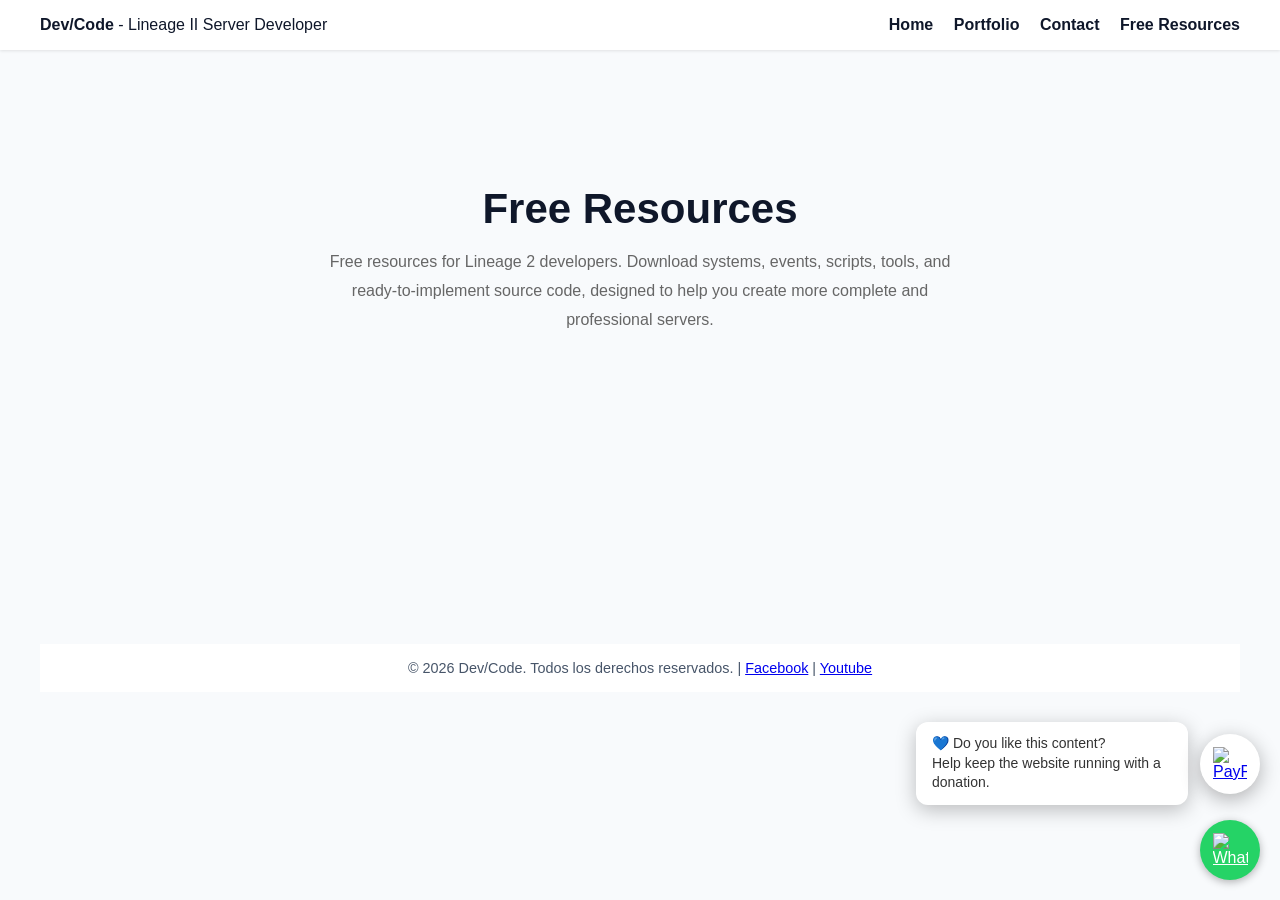
==== free.html @ 1d547db7 "modificacion en free hmtl" ====
<!doctype html>
<html lang="es">
  <head>
    <meta charset="UTF-8" />
    <meta name="viewport" content="width=device-width, initial-scale=1.0" />
    <title>Dev/Code - Free Resources    </title>
    <link rel="stylesheet" href="style.css" />
    <link rel="icon" href="favicon/software.ico" />
  </head>
  <body>
    <header>
      <div class="container">
        <div>
          <strong>Dev/Code</strong> - Lineage II Server Developer
        </div>
        <nav>
          <a href="index.html">Home</a>
          <a href="index.html#portfolio">Portfolio</a>
          <a href="index.html#contacto">Contact</a>
          <a href="free.html">Free Resources</a>
        </nav>
      </div>
    </header>

    <section id="portfolio" class="portfolio">
      <div class="section-title">
        <h2>Free Resources</h2>
        <p>
          Free resources for Lineage 2 developers. Download systems, events,
          scripts, tools, and ready-to-implement source code, designed to help
          you create more complete and professional servers.
        </p>
      </div>



    <section id="contacto" class="contact">
    </section>

    <footer>
      © 2026 Dev/Code. Todos los derechos reservados. |
      <a
        href="https://www.facebook.com/profile.php?id=61591388618175"
        target="_blank"
        >Facebook</a
      >
      |
      <a href="https://www.youtube.com/@DevCode-ar" target="_blank">Youtube</a>
    </footer>

    <!-- Botón flotante de PayPal -->
<div class="paypal-container">
    <div class="paypal-message">
        💙 Do you like this content?<br>
Help keep the website running with a donation.
    </div>

    <a href="https://paypal.me/WalterGuevara118"
       class="paypal-float"
       target="_blank"
       aria-label="Donar con PayPal">
    <img
        src="https://upload.wikimedia.org/wikipedia/commons/b/b5/PayPal.svg"
        alt="PayPal"
    />
</a>
    <!-- Botón flotante de WhatsApp -->
    <a
      href="https://wa.me/541165783450"
      class="whatsapp-float"
      target="_blank"
      aria-label="Chat en WhatsApp"
    >
      <img
        src="https://upload.wikimedia.org/wikipedia/commons/6/6b/WhatsApp.svg"
        alt="WhatsApp"
      />
    </a>
    <script src="scripts.js"></script>
  </body>
</html>
---- style.css ----
body {
        font-family: Arial, sans-serif;
        margin: 0;
        background: #f8fafc;
        color: #0f172a;
      }
      header {
        background: #fff;
        box-shadow: 0 1px 3px rgba(0, 0, 0, 0.1);
        position: sticky;
        top: 0;
        z-index: 100;
      }
      header .container {
        max-width: 1200px;
        margin: 0 auto;
        display: flex;
        justify-content: space-between;
        align-items: center;
        padding: 1rem;
      }
      nav a {
        margin-left: 1rem;
        text-decoration: none;
        color: #0f172a;
        font-weight: bold;
      }
      nav a:hover {
        color: #4f46e5;
      }
      .hero {
        max-width: 1200px;
        margin: auto;
        display: grid;
        grid-template-columns: 1fr 1fr;
        gap: 2rem;
        padding: 4rem 1rem;
      }
      .hero h2 {
        font-size: 2rem;
        font-weight: 800;
      }
      .hero span {
        color: #4f46e5;
      }
      .hero p {
        margin-top: 1rem;
        color: #475569;
      }
      .button {
        display: inline-block;
        padding: 0.75rem 1.5rem;
        border-radius: 8px;
        text-decoration: none;
      }
      .button.primary {
        background: #4f46e5;
        color: #fff;
      }
      .button.secondary {
        border: 1px solid #ccc;
        color: #0f172a;
      }
      .grid {
        display: grid;
        gap: 1.5rem;
      }
      .services,
      .portfolio,
      .pricing,
      .contact {
        max-width: 1200px;
        margin: 0 auto;
        padding: 3rem 1rem;
      }
      h3 {
        font-size: 1.5rem;
        font-weight: 700;
      }
      .card {
        background: #fff;
        border-radius: 10px;
        box-shadow: 0 2px 4px rgba(0, 0, 0, 0.1);
        padding: 1.5rem;
      }
      .card ul {
        margin-top: 1rem;
        color: #475569;
      }
      .portfolio-item {
        background: #f1f5f9;
        border-radius: 10px;
        padding: 1rem;
        border: 1px solid #e2e8f0;
      }
      .tags span {
        background: #fff;
        border: 1px solid #ccc;
        padding: 2px 6px;
        border-radius: 5px;
        margin-right: 5px;
        font-size: 12px;
      }
      .pricing-card {
        background: #fff;
        border-radius: 10px;
        padding: 1.5rem;
        box-shadow: 0 2px 4px rgba(0, 0, 0, 0.1);
        text-align: center;
      }
      .pricing-card h4 {
        margin-top: 0.5rem;
      }
      form input,
      form textarea {
        width: 100%;
        padding: 0.75rem;
        border: 1px solid #ccc;
        border-radius: 8px;
        margin-top: 0.5rem;
      }
      footer {
        background: #fff;
        text-align: center;
        padding: 1rem;
        font-size: 0.9rem;
        color: #475569;
      }
      @media (max-width: 768px) {
        .hero {
          grid-template-columns: 1fr;
        }
        nav {
          display: none;
        }
      }

      /* --- BOTÓN WHATSAPP FLOTANTE --- */
      .whatsapp-float {
        position: fixed;
        bottom: 20px;
        right: 20px;
        background-color: #25d366;
        color: white;
        border-radius: 50%;
        width: 60px;
        height: 60px;
        display: flex;
        justify-content: center;
        align-items: center;
        box-shadow: 0 2px 8px rgba(0, 0, 0, 0.3);
        z-index: 999;
        transition: transform 0.3s ease;
      }
      .whatsapp-float:hover {
        transform: scale(1.1);
      }
      .whatsapp-float img {
        width: 35px;
        height: 35px;
      }



/*======================================
              CONTACTO
======================================*/

.contact{
    padding:120px 20px;
}

.contact-wrapper{
    max-width:700px;
    margin:0 auto;
    text-align:center;
}

.contact-subtitle{
    display:block;
    margin-bottom:15px;
    font-size:13px;
    letter-spacing:4px;
    text-transform:uppercase;
    color:#888;
    font-weight:600;
}

.contact h2{
    font-size:48px;
    margin-bottom:20px;
    color:#111;
}

.contact p{
    max-width:620px;
    margin:0 auto 50px;
    color:#666;
    line-height:1.8;
    font-size:18px;
}

.email-card{
    background:#fff;
    border:1px solid #e5e5e5;
    border-radius:16px;
    padding:30px;
    margin-bottom:35px;
}

.email-label{
    display:block;
    font-size:13px;
    text-transform:uppercase;
    letter-spacing:2px;
    color:#888;
    margin-bottom:10px;
}

.email-address{
    display:block;
    font-size:24px;
    font-weight:700;
    color:#111;
    text-decoration:none;
    margin-bottom:20px;
}

.email-address:hover{
    text-decoration:underline;
}

.copy-btn{
    border:none;
    background:#111;
    color:#fff;
    padding:12px 24px;
    border-radius:10px;
    cursor:pointer;
    font-weight:600;
    transition:.25s;
}

.copy-btn:hover{
    opacity:.85;
}

.social-links{
    display:flex;
    justify-content:center;
    gap:15px;
    flex-wrap:wrap;
}

.social-links a{
    text-decoration:none;
    color:#111;
    border:1px solid #ddd;
    border-radius:10px;
    padding:14px 24px;
    font-weight:600;
    transition:.25s;
}

.social-links a:hover{
    background:#111;
    color:#fff;
    border-color:#111;
}

@media(max-width:768px){

    .contact{
        padding:80px 20px;
    }

    .contact h2{
        font-size:36px;
    }

    .contact p{
        font-size:16px;
    }

    .email-address{
        font-size:18px;
        word-break:break-all;
    }

    .social-links{
        flex-direction:column;
    }

    .social-links a{
        width:100%;
    }

}

/*=========================
        SERVICIOS
==========================*/

.services{

    padding:120px 0;

}

.section-title{

    text-align:center;
    margin-bottom:70px;

}

.section-title span{

    text-transform:uppercase;
    letter-spacing:4px;
    color:#777;
    font-size:13px;

}

.section-title h2{

    margin:15px 0;
    font-size:42px;

}

.section-title p{

    max-width:650px;
    margin:auto;
    color:#666;
    line-height:1.8;

}

.services-grid{

    display:grid;
    grid-template-columns:repeat(auto-fit,minmax(340px,1fr));
    gap:35px;

}

.service-card{

    background:#fff;
    border-radius:18px;
    overflow:hidden;
    border:1px solid #e8e8e8;
    transition:.35s;

}

.service-card:hover{

    transform:translateY(-10px);
    box-shadow:0 20px 40px rgba(0,0,0,.08);

}

.service-card img{

    width:100%;
    height:220px;
    object-fit:cover;

}

.service-content{

    padding:30px;

}

.service-content h3{

    margin-bottom:15px;

}

.service-content p{

    color:#666;
    line-height:1.7;
    margin-bottom:20px;

}

.service-content ul{

    margin:0;
    padding-left:18px;
    color:#444;

}

.service-content li{

    margin-bottom:10px;

}

/*=============================
        PORTFOLIO
==============================*/

.portfolio{

    padding:120px 0;

}

.gallery{

    display:grid;
    grid-template-columns:repeat(auto-fit,minmax(320px,1fr));
    gap:25px;

}

.gallery a{

    position:relative;
    overflow:hidden;
    border-radius:18px;
    display:block;
    text-decoration:none;
    background:#000;

    border:1px solid #e8e8e8;

}

.gallery img{

    width:100%;
    height:250px;

    object-fit:cover;

    transition:.45s;

    display:block;

}

.gallery a:hover img{

    transform:scale(1.08);

}

.overlay{

    position:absolute;

    left:0;
    right:0;
    bottom:0;

    padding:25px;

    background:linear-gradient(transparent,rgba(0,0,0,.85));

    color:white;

}

.overlay h3{

    margin:0;
    font-size:22px;
    font-weight:600;

}

.gallery a::after{

    content:"🔍 Ver video";

    position:absolute;

    top:15px;
    right:15px;

    background:rgba(255,255,255,.95);

    color:#111;

    padding:8px 14px;

    border-radius:50px;

    font-size:13px;
    font-weight:600;

    opacity:0;

    transition:.3s;

}

.gallery a:hover::after{

    opacity:1;

}

@media(max-width:768px){

    .gallery{

        grid-template-columns:1fr;

    }

}

.resource-grid{
    display:flex;
    flex-direction:column;
    gap:60px;
}

.resource-card{
    width:100%;
    background:#181818;
    border-radius:12px;
    overflow:hidden;
    padding:25px;
}

.resource-card iframe{
    width:100%;
    aspect-ratio:16/9;
    border:none;
    border-radius:10px;
}

.resource-card h3{
    margin-top:20px;
    font-size:28px;
}

.resource-card p{
    margin:15px 0 25px;
}

.btn-download{
    display:inline-block;
    padding:14px 35px;
    background:#ff9800;
    color:#fff;
    text-decoration:none;
    border-radius:8px;
    font-weight:bold;
}

/* ==========================
   Botón flotante PayPal
========================== */

.paypal-container{
    position:fixed;
    right:20px;
    bottom:95px;
    display:flex;
    align-items:center;
    gap:12px;
    z-index:9999;
}

.paypal-message{
    background:#fff;
    color:#333;
    padding:12px 16px;
    border-radius:12px;
    box-shadow:0 5px 20px rgba(0,0,0,.25);
    font-size:14px;
    line-height:1.4;
    max-width:240px;
    animation:paypalFloat 2s ease-in-out infinite;
}

.paypal-message::after{
    content:"";
    position:absolute;
}

.paypal-float{
    width:60px;
    height:60px;
    border-radius:50%;
    background:#ffffff;
    display:flex;
    justify-content:center;
    align-items:center;
    box-shadow:0 5px 20px rgba(0,0,0,.3);
    transition:.3s;
}

.paypal-float:hover{
    transform:scale(1.1);
}

.paypal-float img{
    width:34px;
}

@keyframes paypalFloat{
    0%,100%{
        transform:translateY(0);
    }
    50%{
        transform:translateY(-5px);
    }
}

@media(max-width:768px){
    .paypal-message{
        display:none;
    }
}
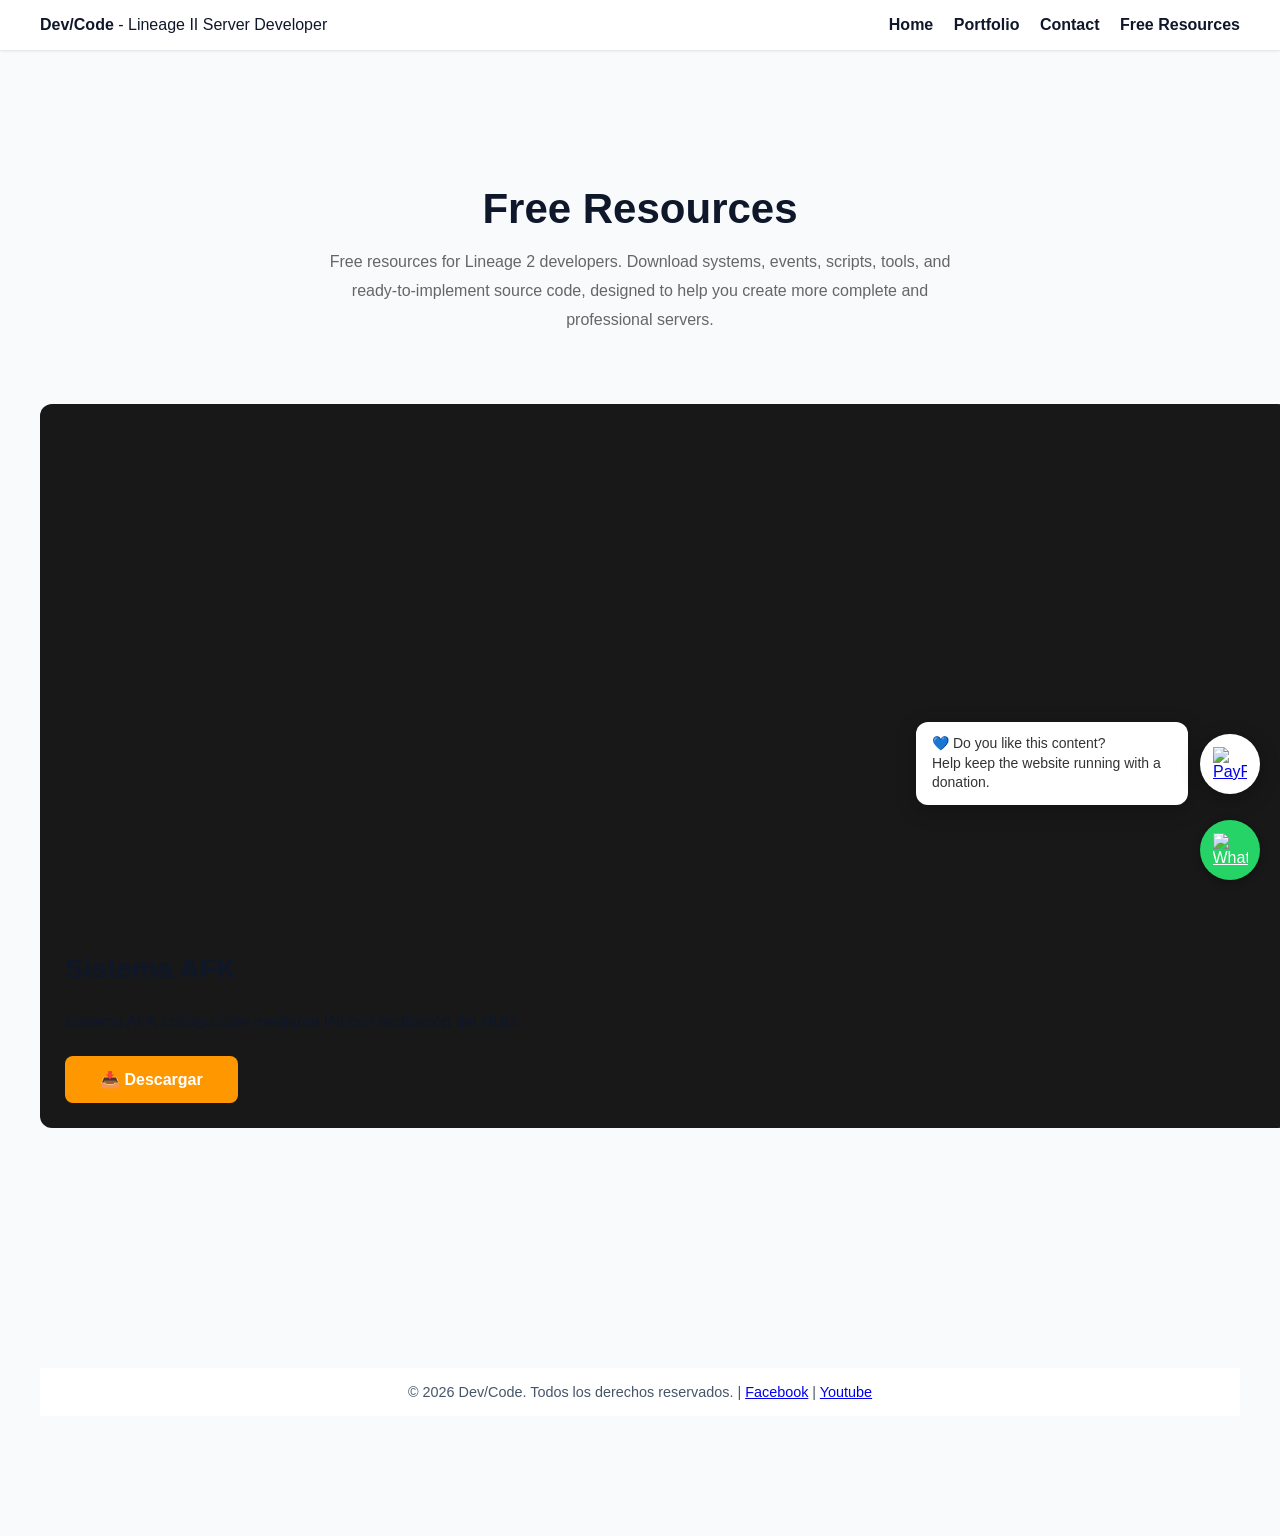
==== commit e6590752: "Se agrego items free" ====
--- a/free.html
+++ b/free.html
@@ -32,7 +32,35 @@
         </p>
       </div>
 
+    <section id="recursos" class="resources">
 
+    <div class="resource-grid">
+
+<div class="resource-card">
+    <iframe
+        width="100%"
+        height="500"
+        src="https://www.youtube.com/embed/yGOYDgCd_Uw"
+        title="Sistema AFK"
+        frameborder="0"
+        allow="accelerometer; autoplay; clipboard-write; encrypted-media; gyroscope; picture-in-picture; web-share"
+        referrerpolicy="strict-origin-when-cross-origin"
+        allowfullscreen>
+    </iframe>
+
+    <h3>Sistema AFK</h3>
+
+    <p>
+        Sistema AFK configurable mediante INI con ocultación del HUD.
+    </p>
+
+    <a href="https://www.mediafire.com/file/d6byad1o9qippml/New_Interface_Interlude.rar/file" target="_blank" class="btn-download">
+        📥 Descargar
+    </a>
+</div>
+
+</div>
+</section>
 
     <section id="contacto" class="contact">
     </section>
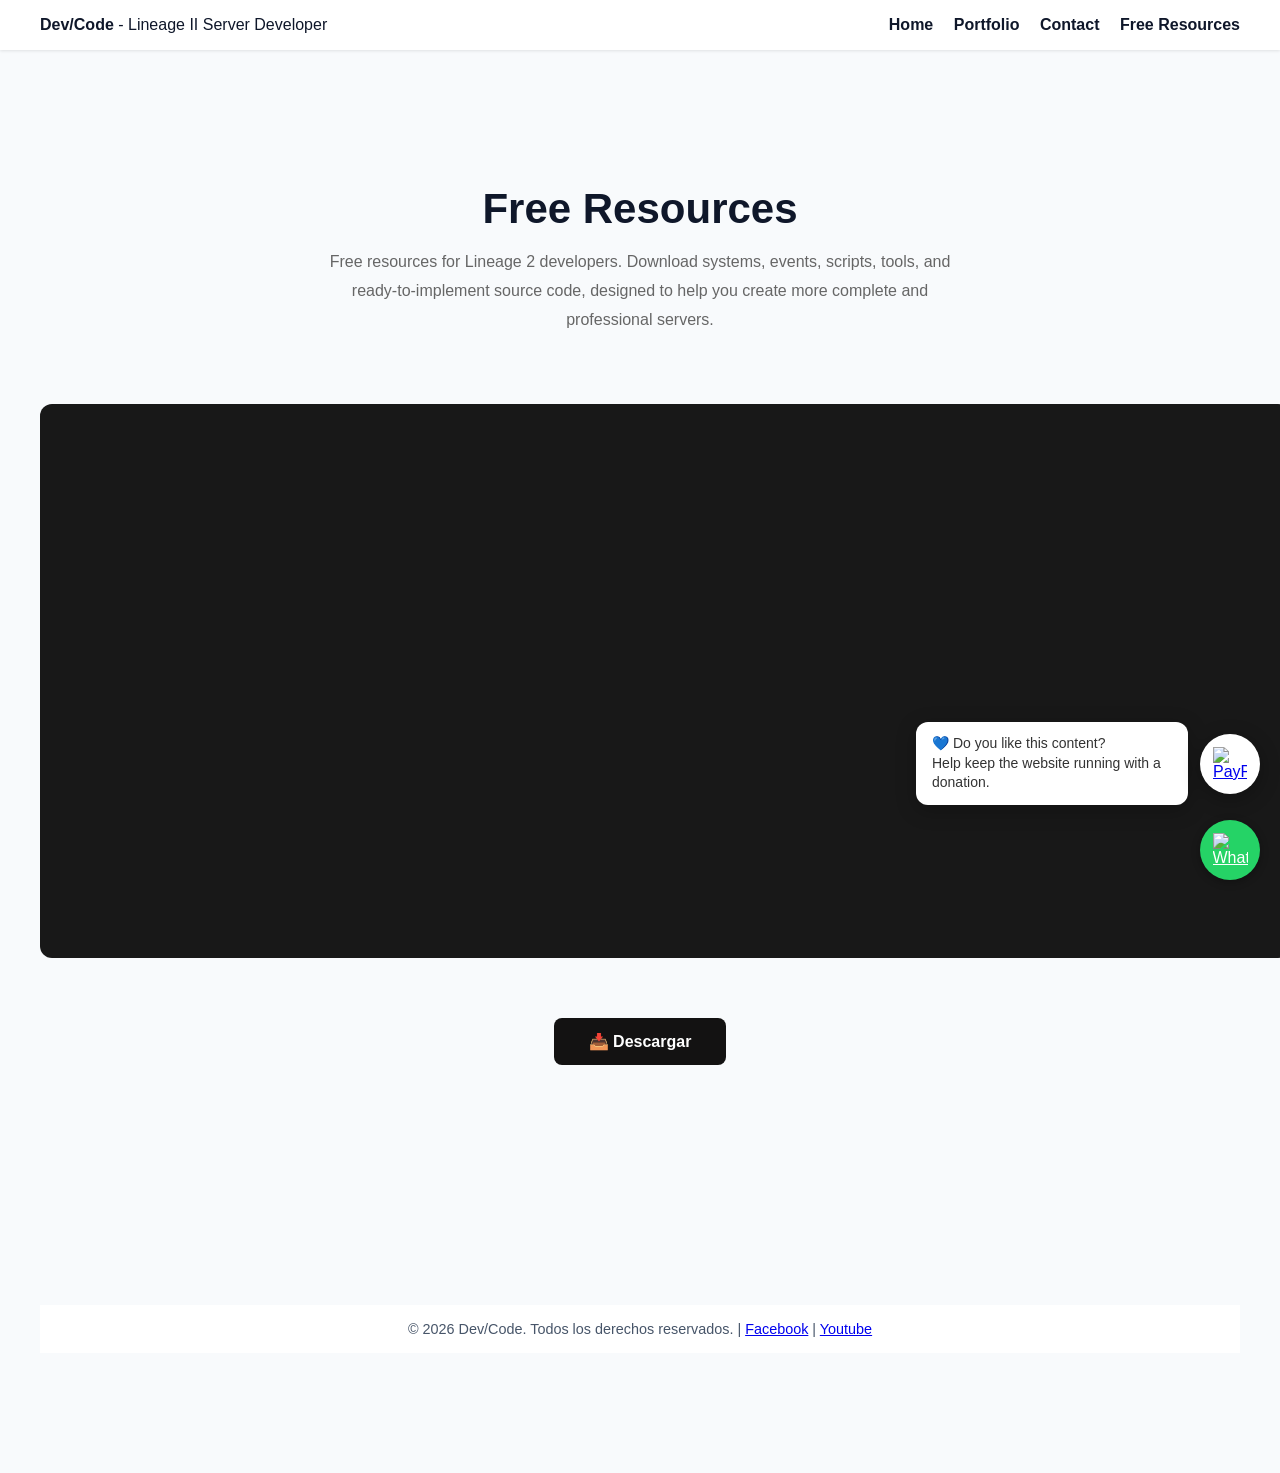
==== commit 1fb07421: "editamos la seccion free" ====
--- a/free.html
+++ b/free.html
@@ -48,17 +48,11 @@
         allowfullscreen>
     </iframe>
 
-    <h3>Sistema AFK</h3>
+</div>
 
-    <p>
-        Sistema AFK configurable mediante INI con ocultación del HUD.
-    </p>
-
-    <a href="https://www.mediafire.com/file/d6byad1o9qippml/New_Interface_Interlude.rar/file" target="_blank" class="btn-download">
+   <center><a href="https://www.mediafire.com/file/d6byad1o9qippml/New_Interface_Interlude.rar/file" target="_blank" class="btn-download">
         📥 Descargar
     </a>
-</div>
-
 </div>
 </section>
 
--- a/style.css
+++ b/style.css
@@ -554,9 +554,10 @@
 
 .btn-download{
     display:inline-block;
+    contentalign:center;
     padding:14px 35px;
-    background:#ff9800;
-    color:#fff;
+    background:#131212;
+    color:#ffffff;
     text-decoration:none;
     border-radius:8px;
     font-weight:bold;
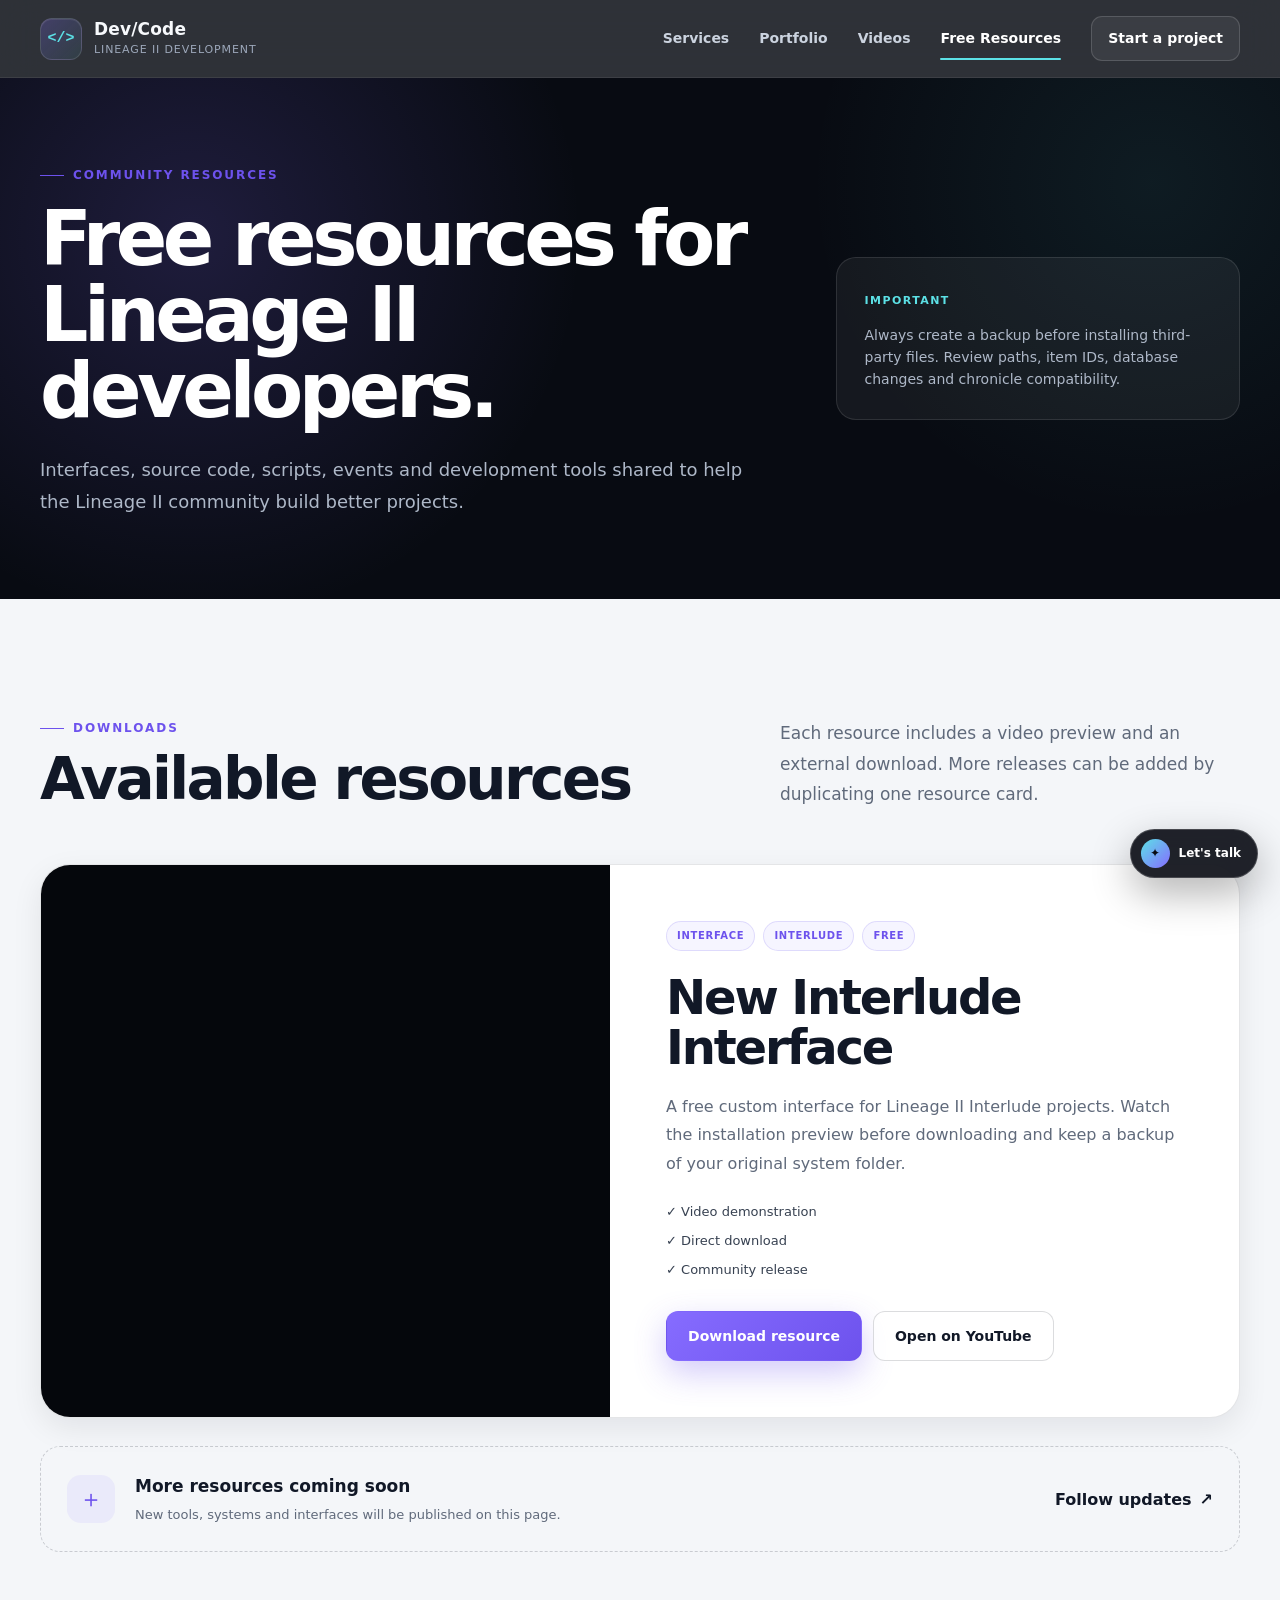
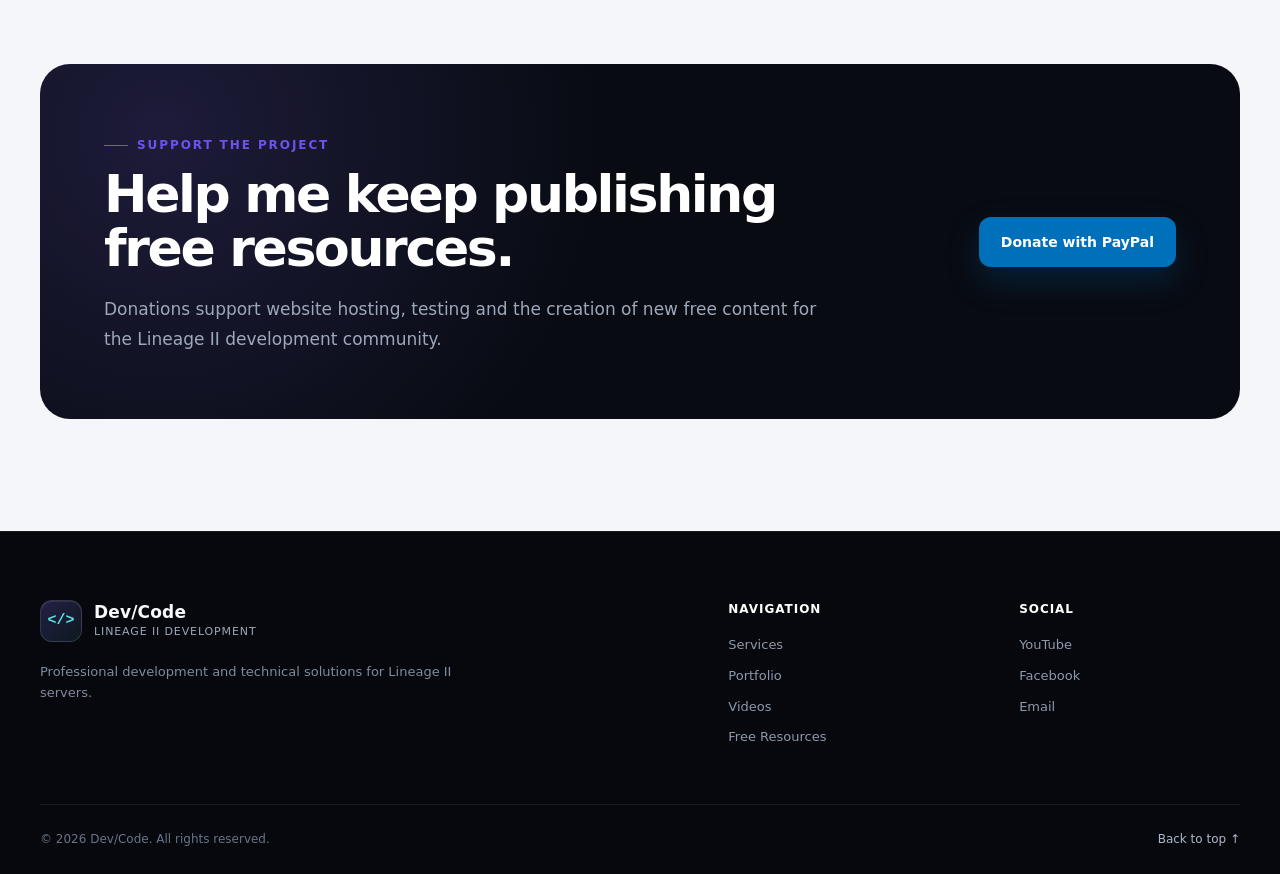
==== commit a978d03b: "Modificamos todo la web mejor apariencia" ====
--- a/free.html
+++ b/free.html
@@ -1,103 +1,258 @@
 <!doctype html>
-<html lang="es">
+<html lang="en">
   <head>
     <meta charset="UTF-8" />
     <meta name="viewport" content="width=device-width, initial-scale=1.0" />
-    <title>Dev/Code - Free Resources    </title>
+    <meta
+      name="description"
+      content="Free Lineage II resources, interfaces, scripts and tools shared by Dev/Code."
+    />
+    <meta name="theme-color" content="#080b12" />
+
+    <title>Free Resources — Dev/Code</title>
+
+    <link rel="icon" href="favicon/software.ico" />
     <link rel="stylesheet" href="style.css" />
-    <link rel="icon" href="favicon/software.ico" />
+    <script src="scripts.js" defer></script>
   </head>
   <body>
-    <header>
-      <div class="container">
-        <div>
-          <strong>Dev/Code</strong> - Lineage II Server Developer
-        </div>
-        <nav>
-          <a href="index.html">Home</a>
+    <a class="skip-link" href="#main-content">Skip to content</a>
+
+    <header class="site-header" id="top">
+      <div class="container header-inner">
+        <a class="brand" href="index.html" aria-label="Dev Code home">
+          <span class="brand-mark" aria-hidden="true">&lt;/&gt;</span>
+          <span class="brand-copy">
+            <strong>Dev/Code</strong>
+            <small>Lineage II Development</small>
+          </span>
+        </a>
+
+        <button
+          class="nav-toggle"
+          type="button"
+          aria-label="Open navigation"
+          aria-expanded="false"
+          aria-controls="main-navigation"
+        >
+          <span></span>
+          <span></span>
+          <span></span>
+        </button>
+
+        <nav class="main-nav" id="main-navigation" aria-label="Main navigation">
+          <a href="index.html#services">Services</a>
           <a href="index.html#portfolio">Portfolio</a>
-          <a href="index.html#contacto">Contact</a>
-          <a href="free.html">Free Resources</a>
+          <a href="index.html#videos">Videos</a>
+          <a class="is-active" href="free.html">Free Resources</a>
+          <a class="nav-cta" href="index.html#contact">Start a project</a>
         </nav>
       </div>
     </header>
 
-    <section id="portfolio" class="portfolio">
-      <div class="section-title">
-        <h2>Free Resources</h2>
-        <p>
-          Free resources for Lineage 2 developers. Download systems, events,
-          scripts, tools, and ready-to-implement source code, designed to help
-          you create more complete and professional servers.
-        </p>
+    <main id="main-content">
+      <section class="resource-hero section-shell">
+        <div class="container resource-hero-grid">
+          <div class="reveal">
+            <span class="section-kicker">Community resources</span>
+            <h1>Free resources for Lineage II developers.</h1>
+            <p>
+              Interfaces, source code, scripts, events and development tools
+              shared to help the Lineage II community build better projects.
+            </p>
+          </div>
+
+          <div class="resource-hero-card reveal">
+            <span>Important</span>
+            <p>
+              Always create a backup before installing third-party files. Review
+              paths, item IDs, database changes and chronicle compatibility.
+            </p>
+          </div>
+        </div>
+      </section>
+
+      <section class="section resource-section">
+        <div class="container">
+          <div class="section-heading reveal">
+            <div>
+              <span class="section-kicker">Downloads</span>
+              <h2>Available resources</h2>
+            </div>
+            <p>
+              Each resource includes a video preview and an external download.
+              More releases can be added by duplicating one resource card.
+            </p>
+          </div>
+
+          <div class="resource-list">
+            <article class="resource-item reveal">
+              <div class="resource-video">
+                <iframe
+                  src="https://www.youtube.com/embed/yGOYDgCd_Uw"
+                  title="Free Lineage II Interlude Interface"
+                  loading="lazy"
+                  referrerpolicy="strict-origin-when-cross-origin"
+                  allow="
+                    accelerometer;
+                    autoplay;
+                    clipboard-write;
+                    encrypted-media;
+                    gyroscope;
+                    picture-in-picture;
+                    web-share;
+                  "
+                  allowfullscreen
+                >
+                </iframe>
+              </div>
+
+              <div class="resource-details">
+                <div class="resource-meta">
+                  <span>Interface</span>
+                  <span>Interlude</span>
+                  <span>Free</span>
+                </div>
+
+                <h2>New Interlude Interface</h2>
+                <p>
+                  A free custom interface for Lineage II Interlude projects.
+                  Watch the installation preview before downloading and keep a
+                  backup of your original system folder.
+                </p>
+
+                <div class="resource-features">
+                  <span>✓ Video demonstration</span>
+                  <span>✓ Direct download</span>
+                  <span>✓ Community release</span>
+                </div>
+
+                <div class="resource-actions">
+                  <a
+                    class="button button-primary"
+                    href="https://www.mediafire.com/file/d6byad1o9qippml/New_Interface_Interlude.rar/file"
+                    target="_blank"
+                    rel="noopener noreferrer"
+                  >
+                    Download resource
+                  </a>
+                  <a
+                    class="button button-secondary"
+                    href="https://www.youtube.com/watch?v=yGOYDgCd_Uw"
+                    target="_blank"
+                    rel="noopener noreferrer"
+                  >
+                    Open on YouTube
+                  </a>
+                </div>
+              </div>
+            </article>
+          </div>
+
+          <div class="empty-resource reveal">
+            <span class="empty-resource-icon" aria-hidden="true">＋</span>
+            <div>
+              <h3>More resources coming soon</h3>
+              <p>
+                New tools, systems and interfaces will be published on this
+                page.
+              </p>
+            </div>
+            <a
+              class="text-link"
+              href="https://www.youtube.com/@DevCode-ar"
+              target="_blank"
+              rel="noopener noreferrer"
+            >
+              Follow updates <span>↗</span>
+            </a>
+          </div>
+        </div>
+      </section>
+
+      <section class="section donation-section">
+        <div class="container donation-panel reveal">
+          <div>
+            <span class="section-kicker">Support the project</span>
+            <h2>Help me keep publishing free resources.</h2>
+            <p>
+              Donations support website hosting, testing and the creation of new
+              free content for the Lineage II development community.
+            </p>
+          </div>
+
+          <a
+            class="button button-paypal"
+            href="https://paypal.me/WalterGuevara118"
+            target="_blank"
+            rel="noopener noreferrer"
+          >
+            Donate with PayPal
+          </a>
+        </div>
+      </section>
+    </main>
+
+    <footer class="site-footer">
+      <div class="container footer-grid">
+        <div>
+          <a class="brand footer-brand" href="index.html">
+            <span class="brand-mark" aria-hidden="true">&lt;/&gt;</span>
+            <span class="brand-copy">
+              <strong>Dev/Code</strong>
+              <small>Lineage II Development</small>
+            </span>
+          </a>
+          <p>
+            Professional development and technical solutions for Lineage II
+            servers.
+          </p>
+        </div>
+
+        <div class="footer-links">
+          <strong>Navigation</strong>
+          <a href="index.html#services">Services</a>
+          <a href="index.html#portfolio">Portfolio</a>
+          <a href="index.html#videos">Videos</a>
+          <a href="free.html">Free Resources</a>
+        </div>
+
+        <div class="footer-links">
+          <strong>Social</strong>
+          <a
+            href="https://www.youtube.com/@DevCode-ar"
+            target="_blank"
+            rel="noopener noreferrer"
+            >YouTube</a
+          >
+          <a
+            href="https://www.facebook.com/profile.php?id=61591388618175"
+            target="_blank"
+            rel="noopener noreferrer"
+            >Facebook</a
+          >
+          <a href="mailto:devcode.contact.ar@gmail.com">Email</a>
+        </div>
       </div>
 
-    <section id="recursos" class="resources">
-
-    <div class="resource-grid">
-
-<div class="resource-card">
-    <iframe
-        width="100%"
-        height="500"
-        src="https://www.youtube.com/embed/yGOYDgCd_Uw"
-        title="Sistema AFK"
-        frameborder="0"
-        allow="accelerometer; autoplay; clipboard-write; encrypted-media; gyroscope; picture-in-picture; web-share"
-        referrerpolicy="strict-origin-when-cross-origin"
-        allowfullscreen>
-    </iframe>
-
-</div>
-
-   <center><a href="https://www.mediafire.com/file/d6byad1o9qippml/New_Interface_Interlude.rar/file" target="_blank" class="btn-download">
-        📥 Descargar
+      <div class="container footer-bottom">
+        <span
+          >© <span data-current-year>2026</span> Dev/Code. All rights
+          reserved.</span
+        >
+        <a href="#top">Back to top ↑</a>
+      </div>
+    </footer>
+
+    <a
+      class="floating-contact"
+      href="https://wa.me/541165783450"
+      target="_blank"
+      rel="noopener noreferrer"
+      aria-label="Contact Dev Code on WhatsApp"
+    >
+      <span aria-hidden="true">✦</span>
+      <span>Let's talk</span>
     </a>
-</div>
-</section>
-
-    <section id="contacto" class="contact">
-    </section>
-
-    <footer>
-      © 2026 Dev/Code. Todos los derechos reservados. |
-      <a
-        href="https://www.facebook.com/profile.php?id=61591388618175"
-        target="_blank"
-        >Facebook</a
-      >
-      |
-      <a href="https://www.youtube.com/@DevCode-ar" target="_blank">Youtube</a>
-    </footer>
-
-    <!-- Botón flotante de PayPal -->
-<div class="paypal-container">
-    <div class="paypal-message">
-        💙 Do you like this content?<br>
-Help keep the website running with a donation.
-    </div>
-
-    <a href="https://paypal.me/WalterGuevara118"
-       class="paypal-float"
-       target="_blank"
-       aria-label="Donar con PayPal">
-    <img
-        src="https://upload.wikimedia.org/wikipedia/commons/b/b5/PayPal.svg"
-        alt="PayPal"
-    />
-</a>
-    <!-- Botón flotante de WhatsApp -->
-    <a
-      href="https://wa.me/541165783450"
-      class="whatsapp-float"
-      target="_blank"
-      aria-label="Chat en WhatsApp"
-    >
-      <img
-        src="https://upload.wikimedia.org/wikipedia/commons/6/6b/WhatsApp.svg"
-        alt="WhatsApp"
-      />
-    </a>
-    <script src="scripts.js"></script>
   </body>
 </html>
--- a/style.css
+++ b/style.css
@@ -1,630 +1,1845 @@
- body {
-        font-family: Arial, sans-serif;
-        margin: 0;
-        background: #f8fafc;
-        color: #0f172a;
-      }
-      header {
-        background: #fff;
-        box-shadow: 0 1px 3px rgba(0, 0, 0, 0.1);
-        position: sticky;
-        top: 0;
-        z-index: 100;
-      }
-      header .container {
-        max-width: 1200px;
-        margin: 0 auto;
-        display: flex;
-        justify-content: space-between;
-        align-items: center;
-        padding: 1rem;
-      }
-      nav a {
-        margin-left: 1rem;
-        text-decoration: none;
-        color: #0f172a;
-        font-weight: bold;
-      }
-      nav a:hover {
-        color: #4f46e5;
-      }
-      .hero {
-        max-width: 1200px;
-        margin: auto;
-        display: grid;
-        grid-template-columns: 1fr 1fr;
-        gap: 2rem;
-        padding: 4rem 1rem;
-      }
-      .hero h2 {
-        font-size: 2rem;
-        font-weight: 800;
-      }
-      .hero span {
-        color: #4f46e5;
-      }
-      .hero p {
-        margin-top: 1rem;
-        color: #475569;
-      }
-      .button {
-        display: inline-block;
-        padding: 0.75rem 1.5rem;
-        border-radius: 8px;
-        text-decoration: none;
-      }
-      .button.primary {
-        background: #4f46e5;
-        color: #fff;
-      }
-      .button.secondary {
-        border: 1px solid #ccc;
-        color: #0f172a;
-      }
-      .grid {
-        display: grid;
-        gap: 1.5rem;
-      }
-      .services,
-      .portfolio,
-      .pricing,
-      .contact {
-        max-width: 1200px;
-        margin: 0 auto;
-        padding: 3rem 1rem;
-      }
-      h3 {
-        font-size: 1.5rem;
-        font-weight: 700;
-      }
-      .card {
-        background: #fff;
-        border-radius: 10px;
-        box-shadow: 0 2px 4px rgba(0, 0, 0, 0.1);
-        padding: 1.5rem;
-      }
-      .card ul {
-        margin-top: 1rem;
-        color: #475569;
-      }
-      .portfolio-item {
-        background: #f1f5f9;
-        border-radius: 10px;
-        padding: 1rem;
-        border: 1px solid #e2e8f0;
-      }
-      .tags span {
-        background: #fff;
-        border: 1px solid #ccc;
-        padding: 2px 6px;
-        border-radius: 5px;
-        margin-right: 5px;
-        font-size: 12px;
-      }
-      .pricing-card {
-        background: #fff;
-        border-radius: 10px;
-        padding: 1.5rem;
-        box-shadow: 0 2px 4px rgba(0, 0, 0, 0.1);
-        text-align: center;
-      }
-      .pricing-card h4 {
-        margin-top: 0.5rem;
-      }
-      form input,
-      form textarea {
-        width: 100%;
-        padding: 0.75rem;
-        border: 1px solid #ccc;
-        border-radius: 8px;
-        margin-top: 0.5rem;
-      }
-      footer {
-        background: #fff;
-        text-align: center;
-        padding: 1rem;
-        font-size: 0.9rem;
-        color: #475569;
-      }
-      @media (max-width: 768px) {
-        .hero {
-          grid-template-columns: 1fr;
-        }
-        nav {
-          display: none;
-        }
-      }
-
-      /* --- BOTÓN WHATSAPP FLOTANTE --- */
-      .whatsapp-float {
-        position: fixed;
-        bottom: 20px;
-        right: 20px;
-        background-color: #25d366;
-        color: white;
-        border-radius: 50%;
-        width: 60px;
-        height: 60px;
-        display: flex;
-        justify-content: center;
-        align-items: center;
-        box-shadow: 0 2px 8px rgba(0, 0, 0, 0.3);
-        z-index: 999;
-        transition: transform 0.3s ease;
-      }
-      .whatsapp-float:hover {
-        transform: scale(1.1);
-      }
-      .whatsapp-float img {
-        width: 35px;
-        height: 35px;
-      }
-
-
-
-/*======================================
-              CONTACTO
-======================================*/
-
-.contact{
-    padding:120px 20px;
-}
-
-.contact-wrapper{
-    max-width:700px;
-    margin:0 auto;
-    text-align:center;
-}
-
-.contact-subtitle{
-    display:block;
-    margin-bottom:15px;
-    font-size:13px;
-    letter-spacing:4px;
-    text-transform:uppercase;
-    color:#888;
-    font-weight:600;
-}
-
-.contact h2{
-    font-size:48px;
-    margin-bottom:20px;
-    color:#111;
-}
-
-.contact p{
-    max-width:620px;
-    margin:0 auto 50px;
-    color:#666;
-    line-height:1.8;
-    font-size:18px;
-}
-
-.email-card{
-    background:#fff;
-    border:1px solid #e5e5e5;
-    border-radius:16px;
-    padding:30px;
-    margin-bottom:35px;
-}
-
-.email-label{
-    display:block;
-    font-size:13px;
-    text-transform:uppercase;
-    letter-spacing:2px;
-    color:#888;
-    margin-bottom:10px;
-}
-
-.email-address{
-    display:block;
-    font-size:24px;
-    font-weight:700;
-    color:#111;
-    text-decoration:none;
-    margin-bottom:20px;
-}
-
-.email-address:hover{
-    text-decoration:underline;
-}
-
-.copy-btn{
-    border:none;
-    background:#111;
-    color:#fff;
-    padding:12px 24px;
-    border-radius:10px;
-    cursor:pointer;
-    font-weight:600;
-    transition:.25s;
-}
-
-.copy-btn:hover{
-    opacity:.85;
-}
-
-.social-links{
-    display:flex;
-    justify-content:center;
-    gap:15px;
-    flex-wrap:wrap;
-}
-
-.social-links a{
-    text-decoration:none;
-    color:#111;
-    border:1px solid #ddd;
-    border-radius:10px;
-    padding:14px 24px;
-    font-weight:600;
-    transition:.25s;
-}
-
-.social-links a:hover{
-    background:#111;
-    color:#fff;
-    border-color:#111;
-}
-
-@media(max-width:768px){
-
-    .contact{
-        padding:80px 20px;
-    }
-
-    .contact h2{
-        font-size:36px;
-    }
-
-    .contact p{
-        font-size:16px;
-    }
-
-    .email-address{
-        font-size:18px;
-        word-break:break-all;
-    }
-
-    .social-links{
-        flex-direction:column;
-    }
-
-    .social-links a{
-        width:100%;
-    }
-
-}
-
-/*=========================
-        SERVICIOS
-==========================*/
-
-.services{
-
-    padding:120px 0;
-
-}
-
-.section-title{
-
-    text-align:center;
-    margin-bottom:70px;
-
-}
-
-.section-title span{
-
-    text-transform:uppercase;
-    letter-spacing:4px;
-    color:#777;
-    font-size:13px;
-
-}
-
-.section-title h2{
-
-    margin:15px 0;
-    font-size:42px;
-
-}
-
-.section-title p{
-
-    max-width:650px;
-    margin:auto;
-    color:#666;
-    line-height:1.8;
-
-}
-
-.services-grid{
-
-    display:grid;
-    grid-template-columns:repeat(auto-fit,minmax(340px,1fr));
-    gap:35px;
-
-}
-
-.service-card{
-
-    background:#fff;
-    border-radius:18px;
-    overflow:hidden;
-    border:1px solid #e8e8e8;
-    transition:.35s;
-
-}
-
-.service-card:hover{
-
-    transform:translateY(-10px);
-    box-shadow:0 20px 40px rgba(0,0,0,.08);
-
-}
-
-.service-card img{
-
-    width:100%;
-    height:220px;
-    object-fit:cover;
-
-}
-
-.service-content{
-
-    padding:30px;
-
-}
-
-.service-content h3{
-
-    margin-bottom:15px;
-
-}
-
-.service-content p{
-
-    color:#666;
-    line-height:1.7;
-    margin-bottom:20px;
-
-}
-
-.service-content ul{
-
-    margin:0;
-    padding-left:18px;
-    color:#444;
-
-}
-
-.service-content li{
-
-    margin-bottom:10px;
-
-}
-
-/*=============================
-        PORTFOLIO
-==============================*/
-
-.portfolio{
-
-    padding:120px 0;
-
-}
-
-.gallery{
-
-    display:grid;
-    grid-template-columns:repeat(auto-fit,minmax(320px,1fr));
-    gap:25px;
-
-}
-
-.gallery a{
-
-    position:relative;
-    overflow:hidden;
-    border-radius:18px;
-    display:block;
-    text-decoration:none;
-    background:#000;
-
-    border:1px solid #e8e8e8;
-
-}
-
-.gallery img{
-
-    width:100%;
-    height:250px;
-
-    object-fit:cover;
-
-    transition:.45s;
-
-    display:block;
-
-}
-
-.gallery a:hover img{
-
-    transform:scale(1.08);
-
-}
-
-.overlay{
-
-    position:absolute;
-
-    left:0;
-    right:0;
-    bottom:0;
-
-    padding:25px;
-
-    background:linear-gradient(transparent,rgba(0,0,0,.85));
-
-    color:white;
-
-}
-
-.overlay h3{
-
-    margin:0;
-    font-size:22px;
-    font-weight:600;
-
-}
-
-.gallery a::after{
-
-    content:"🔍 Ver video";
-
-    position:absolute;
-
-    top:15px;
-    right:15px;
-
-    background:rgba(255,255,255,.95);
-
-    color:#111;
-
-    padding:8px 14px;
-
-    border-radius:50px;
-
-    font-size:13px;
-    font-weight:600;
-
-    opacity:0;
-
-    transition:.3s;
-
-}
-
-.gallery a:hover::after{
-
-    opacity:1;
-
-}
-
-@media(max-width:768px){
-
-    .gallery{
-
-        grid-template-columns:1fr;
-
-    }
-
-}
-
-.resource-grid{
-    display:flex;
-    flex-direction:column;
-    gap:60px;
-}
-
-.resource-card{
-    width:100%;
-    background:#181818;
-    border-radius:12px;
-    overflow:hidden;
-    padding:25px;
-}
-
-.resource-card iframe{
-    width:100%;
-    aspect-ratio:16/9;
-    border:none;
-    border-radius:10px;
-}
-
-.resource-card h3{
-    margin-top:20px;
-    font-size:28px;
-}
-
-.resource-card p{
-    margin:15px 0 25px;
-}
-
-.btn-download{
-    display:inline-block;
-    contentalign:center;
-    padding:14px 35px;
-    background:#131212;
-    color:#ffffff;
-    text-decoration:none;
-    border-radius:8px;
-    font-weight:bold;
-}
-
-/* ==========================
-   Botón flotante PayPal
-========================== */
-
-.paypal-container{
-    position:fixed;
-    right:20px;
-    bottom:95px;
-    display:flex;
-    align-items:center;
-    gap:12px;
-    z-index:9999;
-}
-
-.paypal-message{
-    background:#fff;
-    color:#333;
-    padding:12px 16px;
-    border-radius:12px;
-    box-shadow:0 5px 20px rgba(0,0,0,.25);
-    font-size:14px;
-    line-height:1.4;
-    max-width:240px;
-    animation:paypalFloat 2s ease-in-out infinite;
-}
-
-.paypal-message::after{
-    content:"";
-    position:absolute;
-}
-
-.paypal-float{
-    width:60px;
-    height:60px;
-    border-radius:50%;
-    background:#ffffff;
-    display:flex;
-    justify-content:center;
-    align-items:center;
-    box-shadow:0 5px 20px rgba(0,0,0,.3);
-    transition:.3s;
-}
-
-.paypal-float:hover{
-    transform:scale(1.1);
-}
-
-.paypal-float img{
-    width:34px;
-}
-
-@keyframes paypalFloat{
-    0%,100%{
-        transform:translateY(0);
-    }
-    50%{
-        transform:translateY(-5px);
-    }
-}
-
-@media(max-width:768px){
-    .paypal-message{
-        display:none;
-    }
-}+/* =========================================================
+   DEV/CODE — PROFESSIONAL WEBSITE
+   Responsive layout for desktop, tablet and mobile
+   ========================================================= */
+
+:root {
+  --bg: #080b12;
+  --bg-soft: #0d111b;
+  --surface: #111722;
+  --surface-2: #161d2a;
+  --surface-light: #ffffff;
+  --page: #f4f6f9;
+  --page-soft: #eef1f5;
+  --text: #111827;
+  --text-soft: #606a7b;
+  --text-light: #f7f9fc;
+  --text-muted-dark: #9da8ba;
+  --line: rgba(17, 24, 39, 0.11);
+  --line-dark: rgba(255, 255, 255, 0.11);
+  --accent: #866cff;
+  --accent-2: #5ce1e6;
+  --accent-strong: #6d52ed;
+  --success: #5ee58a;
+  --paypal: #0070ba;
+  --shadow-sm: 0 10px 30px rgba(7, 11, 20, 0.08);
+  --shadow-lg: 0 28px 80px rgba(4, 7, 14, 0.18);
+  --radius-sm: 12px;
+  --radius-md: 20px;
+  --radius-lg: 30px;
+  --container: 1200px;
+  --header-height: 78px;
+}
+
+* {
+  box-sizing: border-box;
+}
+
+html {
+  scroll-behavior: smooth;
+  scroll-padding-top: calc(var(--header-height) + 24px);
+}
+
+body {
+  margin: 0;
+  min-width: 320px;
+  overflow-x: hidden;
+  background: var(--page);
+  color: var(--text);
+  font-family:
+    Inter, ui-sans-serif, system-ui, -apple-system, BlinkMacSystemFont,
+    "Segoe UI", sans-serif;
+  font-size: 16px;
+  line-height: 1.6;
+  text-rendering: optimizeLegibility;
+  -webkit-font-smoothing: antialiased;
+}
+
+body.menu-open {
+  overflow: hidden;
+}
+
+img,
+iframe {
+  max-width: 100%;
+}
+
+img {
+  display: block;
+}
+
+a {
+  color: inherit;
+}
+
+button,
+input,
+textarea,
+select {
+  font: inherit;
+}
+
+button,
+a {
+  -webkit-tap-highlight-color: transparent;
+}
+
+::selection {
+  background: var(--accent);
+  color: #fff;
+}
+
+.container {
+  width: min(calc(100% - 40px), var(--container));
+  margin-inline: auto;
+}
+
+.section {
+  padding: 112px 0;
+}
+
+.section-shell {
+  position: relative;
+  overflow: hidden;
+}
+
+.section-muted {
+  background: var(--page-soft);
+}
+
+.section-dark {
+  background:
+    radial-gradient(circle at 15% 20%, rgba(134, 108, 255, 0.16), transparent 36%),
+    radial-gradient(circle at 85% 70%, rgba(92, 225, 230, 0.09), transparent 32%),
+    var(--bg);
+  color: var(--text-light);
+}
+
+.skip-link {
+  position: fixed;
+  top: 10px;
+  left: 10px;
+  z-index: 9999;
+  transform: translateY(-150%);
+  border-radius: 8px;
+  background: #fff;
+  padding: 10px 14px;
+  color: #000;
+  font-weight: 700;
+  text-decoration: none;
+}
+
+.skip-link:focus {
+  transform: translateY(0);
+}
+
+/* Header */
+
+.site-header {
+  position: sticky;
+  top: 0;
+  z-index: 1000;
+  height: var(--header-height);
+  border-bottom: 1px solid rgba(255, 255, 255, 0.07);
+  background: rgba(8, 11, 18, 0.84);
+  backdrop-filter: blur(18px);
+  -webkit-backdrop-filter: blur(18px);
+}
+
+.header-inner {
+  display: flex;
+  height: 100%;
+  align-items: center;
+  justify-content: space-between;
+  gap: 32px;
+}
+
+.brand {
+  display: inline-flex;
+  align-items: center;
+  gap: 12px;
+  color: var(--text-light);
+  text-decoration: none;
+}
+
+.brand-mark {
+  display: grid;
+  width: 42px;
+  height: 42px;
+  place-items: center;
+  border: 1px solid rgba(255, 255, 255, 0.13);
+  border-radius: 12px;
+  background:
+    linear-gradient(135deg, rgba(134, 108, 255, 0.24), rgba(92, 225, 230, 0.08));
+  color: var(--accent-2);
+  font-family: ui-monospace, SFMono-Regular, Menlo, Consolas, monospace;
+  font-size: 15px;
+  font-weight: 800;
+  box-shadow: inset 0 1px rgba(255, 255, 255, 0.08);
+}
+
+.brand-copy {
+  display: grid;
+  line-height: 1.15;
+}
+
+.brand-copy strong {
+  font-size: 17px;
+  letter-spacing: 0.01em;
+}
+
+.brand-copy small {
+  margin-top: 4px;
+  color: var(--text-muted-dark);
+  font-size: 11px;
+  letter-spacing: 0.08em;
+  text-transform: uppercase;
+}
+
+.main-nav {
+  display: flex;
+  align-items: center;
+  gap: 30px;
+}
+
+.main-nav a {
+  position: relative;
+  color: #cbd3df;
+  font-size: 14px;
+  font-weight: 650;
+  text-decoration: none;
+  transition: color 180ms ease;
+}
+
+.main-nav a:not(.nav-cta)::after {
+  position: absolute;
+  right: 0;
+  bottom: -10px;
+  left: 0;
+  height: 2px;
+  border-radius: 10px;
+  background: var(--accent-2);
+  content: "";
+  transform: scaleX(0);
+  transform-origin: center;
+  transition: transform 180ms ease;
+}
+
+.main-nav a:hover,
+.main-nav a.is-active {
+  color: #fff;
+}
+
+.main-nav a:hover::after,
+.main-nav a.is-active::after {
+  transform: scaleX(1);
+}
+
+.main-nav .nav-cta {
+  border: 1px solid rgba(255, 255, 255, 0.15);
+  border-radius: 11px;
+  background: rgba(255, 255, 255, 0.06);
+  padding: 10px 16px;
+  color: #fff;
+  transition:
+    transform 180ms ease,
+    border-color 180ms ease,
+    background 180ms ease;
+}
+
+.main-nav .nav-cta:hover {
+  transform: translateY(-1px);
+  border-color: rgba(134, 108, 255, 0.65);
+  background: rgba(134, 108, 255, 0.14);
+}
+
+.nav-toggle {
+  display: none;
+  width: 44px;
+  height: 44px;
+  cursor: pointer;
+  border: 1px solid rgba(255, 255, 255, 0.12);
+  border-radius: 11px;
+  background: rgba(255, 255, 255, 0.05);
+}
+
+.nav-toggle span {
+  display: block;
+  width: 19px;
+  height: 2px;
+  margin: 4px auto;
+  border-radius: 10px;
+  background: #fff;
+  transition:
+    transform 180ms ease,
+    opacity 180ms ease;
+}
+
+.nav-toggle[aria-expanded="true"] span:nth-child(1) {
+  transform: translateY(6px) rotate(45deg);
+}
+
+.nav-toggle[aria-expanded="true"] span:nth-child(2) {
+  opacity: 0;
+}
+
+.nav-toggle[aria-expanded="true"] span:nth-child(3) {
+  transform: translateY(-6px) rotate(-45deg);
+}
+
+/* Shared typography */
+
+.section-kicker {
+  display: inline-flex;
+  align-items: center;
+  gap: 9px;
+  color: var(--accent-strong);
+  font-size: 12px;
+  font-weight: 800;
+  letter-spacing: 0.16em;
+  text-transform: uppercase;
+}
+
+.section-kicker::before {
+  width: 24px;
+  height: 1px;
+  background: currentColor;
+  content: "";
+}
+
+.section-heading {
+  display: grid;
+  grid-template-columns: minmax(0, 1.2fr) minmax(300px, 0.8fr);
+  align-items: end;
+  gap: 50px;
+  margin-bottom: 54px;
+}
+
+.section-heading h2,
+.process-intro h2,
+.contact-copy h2,
+.donation-panel h2 {
+  max-width: 760px;
+  margin: 11px 0 0;
+  font-size: clamp(36px, 5vw, 58px);
+  line-height: 1.05;
+  letter-spacing: -0.045em;
+}
+
+.section-heading p,
+.process-intro p,
+.contact-copy p,
+.donation-panel p {
+  margin: 0;
+  color: var(--text-soft);
+  font-size: 17px;
+  line-height: 1.8;
+}
+
+.section-heading-light p {
+  color: var(--text-muted-dark);
+}
+
+.section-heading-light code {
+  color: var(--accent-2);
+}
+
+/* Buttons */
+
+.button {
+  display: inline-flex;
+  min-height: 50px;
+  align-items: center;
+  justify-content: center;
+  border: 1px solid transparent;
+  border-radius: 12px;
+  padding: 13px 21px;
+  font-size: 14px;
+  font-weight: 750;
+  line-height: 1;
+  text-decoration: none;
+  transition:
+    transform 180ms ease,
+    box-shadow 180ms ease,
+    border-color 180ms ease,
+    background 180ms ease;
+}
+
+.button:hover {
+  transform: translateY(-2px);
+}
+
+.button-primary {
+  background: linear-gradient(135deg, var(--accent), var(--accent-strong));
+  color: #fff;
+  box-shadow: 0 12px 32px rgba(109, 82, 237, 0.3);
+}
+
+.button-primary:hover {
+  box-shadow: 0 16px 38px rgba(109, 82, 237, 0.4);
+}
+
+.button-secondary {
+  border-color: rgba(17, 24, 39, 0.15);
+  background: rgba(255, 255, 255, 0.68);
+  color: var(--text);
+}
+
+.button-secondary:hover {
+  border-color: rgba(109, 82, 237, 0.42);
+  background: #fff;
+}
+
+.button-secondary-dark {
+  border-color: rgba(255, 255, 255, 0.17);
+  background: rgba(255, 255, 255, 0.06);
+  color: #fff;
+}
+
+.button-secondary-dark:hover,
+.button-light:hover {
+  border-color: rgba(92, 225, 230, 0.45);
+}
+
+.button-light {
+  border-color: rgba(255, 255, 255, 0.15);
+  background: #fff;
+  color: var(--bg);
+}
+
+.button-paypal {
+  flex-shrink: 0;
+  background: var(--paypal);
+  color: #fff;
+  box-shadow: 0 14px 34px rgba(0, 112, 186, 0.22);
+}
+
+.text-link {
+  display: inline-flex;
+  align-items: center;
+  gap: 8px;
+  color: var(--text);
+  font-weight: 750;
+  text-decoration: none;
+}
+
+.text-link span {
+  transition: transform 180ms ease;
+}
+
+.text-link:hover span {
+  transform: translateX(4px);
+}
+
+/* Hero */
+
+.hero {
+  min-height: 720px;
+  background:
+    linear-gradient(180deg, rgba(8, 11, 18, 0.96), rgba(8, 11, 18, 1)),
+    var(--bg);
+  color: var(--text-light);
+}
+
+.hero::before {
+  position: absolute;
+  inset: 0;
+  opacity: 0.18;
+  background-image:
+    linear-gradient(rgba(255, 255, 255, 0.035) 1px, transparent 1px),
+    linear-gradient(90deg, rgba(255, 255, 255, 0.035) 1px, transparent 1px);
+  background-size: 42px 42px;
+  content: "";
+  mask-image: linear-gradient(to bottom, black, transparent 86%);
+}
+
+.hero-grid {
+  position: relative;
+  z-index: 2;
+  display: grid;
+  min-height: 720px;
+  grid-template-columns: minmax(0, 1.05fr) minmax(420px, 0.8fr);
+  align-items: center;
+  gap: 74px;
+  padding-top: 78px;
+  padding-bottom: 78px;
+}
+
+.hero-glow {
+  position: absolute;
+  border-radius: 50%;
+  filter: blur(90px);
+  pointer-events: none;
+}
+
+.hero-glow-one {
+  top: 10%;
+  left: -8%;
+  width: 430px;
+  height: 430px;
+  background: rgba(134, 108, 255, 0.2);
+}
+
+.hero-glow-two {
+  right: 3%;
+  bottom: 5%;
+  width: 300px;
+  height: 300px;
+  background: rgba(92, 225, 230, 0.1);
+}
+
+.eyebrow {
+  display: inline-flex;
+  align-items: center;
+  gap: 10px;
+  margin-bottom: 28px;
+  border: 1px solid rgba(255, 255, 255, 0.11);
+  border-radius: 999px;
+  background: rgba(255, 255, 255, 0.05);
+  padding: 8px 13px;
+  color: #cbd3df;
+  font-size: 12px;
+  font-weight: 700;
+  letter-spacing: 0.045em;
+  text-transform: uppercase;
+}
+
+.status-dot {
+  width: 7px;
+  height: 7px;
+  border-radius: 50%;
+  background: var(--success);
+  box-shadow: 0 0 0 6px rgba(94, 229, 138, 0.09);
+}
+
+.hero h1 {
+  max-width: 760px;
+  margin: 0;
+  font-size: clamp(48px, 6.1vw, 78px);
+  line-height: 0.99;
+  letter-spacing: -0.062em;
+}
+
+.hero h1 span {
+  display: block;
+  background: linear-gradient(100deg, #fff 10%, var(--accent-2) 45%, var(--accent) 92%);
+  background-clip: text;
+  color: transparent;
+  -webkit-background-clip: text;
+}
+
+.hero-description {
+  max-width: 690px;
+  margin: 28px 0 0;
+  color: #aeb8c8;
+  font-size: clamp(17px, 2vw, 19px);
+  line-height: 1.8;
+}
+
+.hero-actions {
+  display: flex;
+  flex-wrap: wrap;
+  gap: 12px;
+  margin-top: 34px;
+}
+
+.hero .button-secondary {
+  border-color: rgba(255, 255, 255, 0.14);
+  background: rgba(255, 255, 255, 0.05);
+  color: #fff;
+}
+
+.hero .button-secondary:hover {
+  border-color: rgba(92, 225, 230, 0.45);
+  background: rgba(255, 255, 255, 0.08);
+}
+
+.hero-trust {
+  display: grid;
+  grid-template-columns: repeat(3, 1fr);
+  gap: 16px;
+  margin-top: 48px;
+}
+
+.hero-trust div {
+  position: relative;
+  padding-left: 15px;
+}
+
+.hero-trust div::before {
+  position: absolute;
+  top: 4px;
+  bottom: 4px;
+  left: 0;
+  width: 2px;
+  border-radius: 10px;
+  background: linear-gradient(var(--accent-2), var(--accent));
+  content: "";
+}
+
+.hero-trust strong,
+.hero-trust span {
+  display: block;
+}
+
+.hero-trust strong {
+  font-size: 13px;
+}
+
+.hero-trust span {
+  margin-top: 3px;
+  color: #7f8b9e;
+  font-size: 11px;
+}
+
+.hero-panel {
+  position: relative;
+}
+
+.hero-panel::before {
+  position: absolute;
+  inset: 10% -8% -8% 12%;
+  border-radius: 40px;
+  background: linear-gradient(145deg, rgba(134, 108, 255, 0.18), rgba(92, 225, 230, 0.06));
+  content: "";
+  filter: blur(35px);
+}
+
+.code-window {
+  position: relative;
+  overflow: hidden;
+  border: 1px solid rgba(255, 255, 255, 0.12);
+  border-radius: 22px;
+  background: rgba(13, 17, 27, 0.89);
+  box-shadow: 0 42px 100px rgba(0, 0, 0, 0.45);
+  backdrop-filter: blur(18px);
+}
+
+.code-window-top,
+.code-footer {
+  display: flex;
+  align-items: center;
+  justify-content: space-between;
+}
+
+.code-window-top {
+  min-height: 52px;
+  border-bottom: 1px solid rgba(255, 255, 255, 0.08);
+  padding: 0 18px;
+  color: #7f8b9e;
+  font-family: ui-monospace, SFMono-Regular, Menlo, Consolas, monospace;
+  font-size: 11px;
+}
+
+.window-dots {
+  display: flex;
+  gap: 7px;
+}
+
+.window-dots span {
+  width: 9px;
+  height: 9px;
+  border-radius: 50%;
+  background: #3a4351;
+}
+
+.window-dots span:first-child {
+  background: #ff6b6b;
+}
+
+.window-dots span:nth-child(2) {
+  background: #ffc65c;
+}
+
+.window-dots span:nth-child(3) {
+  background: #5ee58a;
+}
+
+.code-content {
+  min-height: 360px;
+  padding: 38px 30px;
+  color: #d5dbea;
+  font-family: ui-monospace, SFMono-Regular, Menlo, Consolas, monospace;
+  font-size: clamp(12px, 1.3vw, 14px);
+  line-height: 2;
+}
+
+.code-keyword {
+  color: #d879ff;
+}
+
+.code-class {
+  color: var(--accent-2);
+}
+
+.code-property {
+  color: #ffcf70;
+}
+
+.code-indent {
+  padding-left: 24px;
+}
+
+.code-indent-2 {
+  padding-left: 48px;
+  color: #8fdba7;
+}
+
+.code-footer {
+  min-height: 50px;
+  border-top: 1px solid rgba(255, 255, 255, 0.08);
+  padding: 0 18px;
+  color: #7f8b9e;
+  font-size: 11px;
+}
+
+.code-footer span:first-child {
+  display: inline-flex;
+  align-items: center;
+  gap: 8px;
+}
+
+.code-footer i {
+  width: 7px;
+  height: 7px;
+  border-radius: 50%;
+  background: var(--success);
+}
+
+/* Stats */
+
+.stats-strip {
+  border-bottom: 1px solid var(--line);
+  background: #fff;
+}
+
+.stats-grid {
+  display: grid;
+  grid-template-columns: repeat(4, 1fr);
+}
+
+.stats-grid article {
+  min-height: 132px;
+  border-right: 1px solid var(--line);
+  padding: 32px;
+}
+
+.stats-grid article:last-child {
+  border-right: 0;
+}
+
+.stats-grid strong,
+.stats-grid span {
+  display: block;
+}
+
+.stats-grid strong {
+  font-size: 18px;
+  letter-spacing: -0.02em;
+}
+
+.stats-grid span {
+  margin-top: 5px;
+  color: var(--text-soft);
+  font-size: 13px;
+}
+
+/* Services */
+
+.services-grid {
+  display: grid;
+  grid-template-columns: repeat(3, minmax(0, 1fr));
+  gap: 20px;
+}
+
+.service-card {
+  position: relative;
+  min-height: 390px;
+  overflow: hidden;
+  border: 1px solid var(--line);
+  border-radius: var(--radius-md);
+  background: rgba(255, 255, 255, 0.78);
+  padding: 31px;
+  box-shadow: 0 1px 0 rgba(255, 255, 255, 0.8) inset;
+  transition:
+    transform 220ms ease,
+    box-shadow 220ms ease,
+    border-color 220ms ease;
+}
+
+.service-card::after {
+  position: absolute;
+  right: -70px;
+  bottom: -90px;
+  width: 190px;
+  height: 190px;
+  border-radius: 50%;
+  background: radial-gradient(circle, rgba(134, 108, 255, 0.12), transparent 70%);
+  content: "";
+  transition: transform 260ms ease;
+}
+
+.service-card:hover {
+  transform: translateY(-7px);
+  border-color: rgba(109, 82, 237, 0.28);
+  box-shadow: var(--shadow-sm);
+}
+
+.service-card:hover::after {
+  transform: scale(1.25);
+}
+
+.service-number {
+  position: absolute;
+  top: 25px;
+  right: 25px;
+  color: #aeb5c0;
+  font-family: ui-monospace, SFMono-Regular, Menlo, Consolas, monospace;
+  font-size: 12px;
+}
+
+.service-icon {
+  display: grid;
+  width: 50px;
+  height: 50px;
+  place-items: center;
+  border: 1px solid rgba(109, 82, 237, 0.18);
+  border-radius: 14px;
+  background: linear-gradient(135deg, rgba(134, 108, 255, 0.12), rgba(92, 225, 230, 0.08));
+  color: var(--accent-strong);
+  font-size: 22px;
+}
+
+.service-card h3 {
+  margin: 25px 0 11px;
+  font-size: 23px;
+  letter-spacing: -0.025em;
+}
+
+.service-card > p {
+  margin: 0;
+  color: var(--text-soft);
+  font-size: 14px;
+  line-height: 1.75;
+}
+
+.feature-list {
+  display: grid;
+  gap: 9px;
+  margin: 25px 0 0;
+  padding: 22px 0 0;
+  border-top: 1px solid var(--line);
+  list-style: none;
+}
+
+.feature-list li {
+  position: relative;
+  padding-left: 18px;
+  color: #3e4756;
+  font-size: 13px;
+}
+
+.feature-list li::before {
+  position: absolute;
+  top: 0.66em;
+  left: 0;
+  width: 5px;
+  height: 5px;
+  border-radius: 50%;
+  background: var(--accent);
+  content: "";
+}
+
+/* Portfolio */
+
+.portfolio-grid {
+  display: grid;
+  grid-template-columns: repeat(3, minmax(0, 1fr));
+  grid-auto-rows: 260px;
+  gap: 18px;
+}
+
+.project-card {
+  position: relative;
+  overflow: hidden;
+  border-radius: var(--radius-md);
+  background: var(--surface);
+  color: #fff;
+  box-shadow: var(--shadow-sm);
+  text-decoration: none;
+}
+
+.project-card-large {
+  grid-row: span 2;
+}
+
+.project-card-wide {
+  grid-column: span 2;
+}
+
+.project-card img,
+.project-shade {
+  position: absolute;
+  inset: 0;
+  width: 100%;
+  height: 100%;
+}
+
+.project-card img {
+  object-fit: cover;
+  transition:
+    transform 500ms cubic-bezier(0.2, 0.7, 0, 1),
+    filter 500ms ease;
+}
+
+.project-shade {
+  background: linear-gradient(180deg, rgba(4, 7, 13, 0.02), rgba(4, 7, 13, 0.9));
+}
+
+.project-content {
+  position: absolute;
+  right: 26px;
+  bottom: 24px;
+  left: 26px;
+  z-index: 2;
+}
+
+.project-content span {
+  color: #c6cddd;
+  font-size: 10px;
+  font-weight: 800;
+  letter-spacing: 0.13em;
+  text-transform: uppercase;
+}
+
+.project-content h3 {
+  margin: 7px 0 0;
+  font-size: clamp(20px, 2.7vw, 30px);
+  letter-spacing: -0.03em;
+}
+
+.project-content p {
+  max-width: 440px;
+  margin: 7px 0 0;
+  color: #c8cfdb;
+  font-size: 13px;
+}
+
+.project-arrow {
+  position: absolute;
+  top: 20px;
+  right: 20px;
+  z-index: 3;
+  display: grid;
+  width: 40px;
+  height: 40px;
+  place-items: center;
+  border: 1px solid rgba(255, 255, 255, 0.2);
+  border-radius: 50%;
+  background: rgba(8, 11, 18, 0.5);
+  font-size: 17px;
+  backdrop-filter: blur(10px);
+  transition:
+    transform 180ms ease,
+    background 180ms ease;
+}
+
+.project-card:hover img {
+  transform: scale(1.055);
+  filter: saturate(1.08);
+}
+
+.project-card:hover .project-arrow {
+  transform: rotate(8deg) translateY(-2px);
+  background: var(--accent-strong);
+}
+
+/* Videos */
+
+.video-grid {
+  display: grid;
+  grid-template-columns: repeat(3, minmax(0, 1fr));
+  gap: 20px;
+}
+
+.video-card {
+  overflow: hidden;
+  border: 1px solid var(--line-dark);
+  border-radius: var(--radius-md);
+  background: rgba(255, 255, 255, 0.045);
+  color: #fff;
+  text-decoration: none;
+  transition:
+    transform 220ms ease,
+    border-color 220ms ease,
+    background 220ms ease;
+}
+
+.video-card:hover {
+  transform: translateY(-6px);
+  border-color: rgba(92, 225, 230, 0.32);
+  background: rgba(255, 255, 255, 0.07);
+}
+
+.video-thumbnail {
+  position: relative;
+  overflow: hidden;
+  aspect-ratio: 16 / 9;
+  background: #05070c;
+}
+
+.video-thumbnail img {
+  width: 100%;
+  height: 100%;
+  object-fit: cover;
+  transition: transform 400ms ease;
+}
+
+.video-card:hover .video-thumbnail img {
+  transform: scale(1.045);
+}
+
+.video-play {
+  position: absolute;
+  top: 50%;
+  left: 50%;
+  display: grid;
+  width: 58px;
+  height: 58px;
+  place-items: center;
+  border: 1px solid rgba(255, 255, 255, 0.24);
+  border-radius: 50%;
+  background: rgba(8, 11, 18, 0.72);
+  box-shadow: 0 10px 30px rgba(0, 0, 0, 0.3);
+  transform: translate(-50%, -50%);
+  backdrop-filter: blur(10px);
+}
+
+.video-play::before {
+  width: 0;
+  height: 0;
+  margin-left: 4px;
+  border-top: 7px solid transparent;
+  border-bottom: 7px solid transparent;
+  border-left: 11px solid #fff;
+  content: "";
+}
+
+.video-card-content {
+  padding: 22px;
+}
+
+.video-card-content span {
+  color: var(--accent-2);
+  font-size: 10px;
+  font-weight: 800;
+  letter-spacing: 0.13em;
+  text-transform: uppercase;
+}
+
+.video-card-content h3 {
+  margin: 8px 0 5px;
+  font-size: 18px;
+  letter-spacing: -0.02em;
+}
+
+.video-card-content p {
+  margin: 0;
+  color: var(--text-muted-dark);
+  font-size: 13px;
+}
+
+.section-action {
+  display: flex;
+  justify-content: center;
+  margin-top: 42px;
+}
+
+/* Process */
+
+.process-layout {
+  display: grid;
+  grid-template-columns: minmax(300px, 0.8fr) minmax(0, 1.2fr);
+  gap: 90px;
+}
+
+.process-intro {
+  position: sticky;
+  top: calc(var(--header-height) + 42px);
+  align-self: start;
+}
+
+.process-intro p {
+  max-width: 500px;
+  margin-top: 24px;
+}
+
+.process-intro .text-link {
+  margin-top: 28px;
+}
+
+.process-list {
+  border-top: 1px solid var(--line);
+}
+
+.process-step {
+  display: grid;
+  grid-template-columns: 72px 1fr;
+  gap: 18px;
+  border-bottom: 1px solid var(--line);
+  padding: 34px 0;
+}
+
+.process-step > span {
+  color: var(--accent-strong);
+  font-family: ui-monospace, SFMono-Regular, Menlo, Consolas, monospace;
+  font-size: 12px;
+}
+
+.process-step h3 {
+  margin: 0;
+  font-size: 22px;
+  letter-spacing: -0.025em;
+}
+
+.process-step p {
+  margin: 7px 0 0;
+  color: var(--text-soft);
+  font-size: 14px;
+}
+
+/* Contact */
+
+.contact-section {
+  background:
+    radial-gradient(circle at 10% 20%, rgba(134, 108, 255, 0.15), transparent 34%),
+    var(--bg);
+  color: #fff;
+}
+
+.contact-panel {
+  display: grid;
+  grid-template-columns: minmax(0, 1.2fr) minmax(320px, 0.8fr);
+  gap: 76px;
+  align-items: center;
+  border: 1px solid var(--line-dark);
+  border-radius: var(--radius-lg);
+  background: rgba(255, 255, 255, 0.035);
+  padding: clamp(34px, 6vw, 70px);
+}
+
+.contact-copy p {
+  max-width: 670px;
+  margin-top: 23px;
+  color: var(--text-muted-dark);
+}
+
+.contact-actions {
+  display: flex;
+  flex-wrap: wrap;
+  gap: 12px;
+  margin-top: 30px;
+}
+
+.contact-card {
+  display: grid;
+  border: 1px solid var(--line-dark);
+  border-radius: var(--radius-md);
+  background: rgba(255, 255, 255, 0.055);
+  padding: 28px;
+}
+
+.contact-card > span {
+  margin-top: 17px;
+  color: #8390a4;
+  font-size: 10px;
+  font-weight: 800;
+  letter-spacing: 0.13em;
+  text-transform: uppercase;
+}
+
+.contact-card > span:first-child {
+  margin-top: 0;
+}
+
+.contact-card > a,
+.contact-card > strong {
+  margin-top: 5px;
+  color: #fff;
+  font-size: 14px;
+  overflow-wrap: anywhere;
+}
+
+.copy-email {
+  justify-self: start;
+  margin-top: 16px;
+  cursor: pointer;
+  border: 1px solid var(--line-dark);
+  border-radius: 9px;
+  background: rgba(255, 255, 255, 0.06);
+  padding: 9px 12px;
+  color: #dce3ee;
+  font-size: 12px;
+  font-weight: 700;
+}
+
+.copy-email:hover {
+  border-color: rgba(92, 225, 230, 0.35);
+}
+
+.contact-separator {
+  height: 1px;
+  margin: 24px 0 3px;
+  background: var(--line-dark);
+}
+
+/* Resource page */
+
+.resource-hero {
+  background:
+    radial-gradient(circle at 15% 30%, rgba(134, 108, 255, 0.18), transparent 34%),
+    radial-gradient(circle at 90% 20%, rgba(92, 225, 230, 0.08), transparent 28%),
+    var(--bg);
+  color: #fff;
+}
+
+.resource-hero-grid {
+  display: grid;
+  min-height: 470px;
+  grid-template-columns: minmax(0, 1.15fr) minmax(300px, 0.65fr);
+  align-items: center;
+  gap: 80px;
+  padding-top: 80px;
+  padding-bottom: 80px;
+}
+
+.resource-hero h1 {
+  max-width: 830px;
+  margin: 16px 0 0;
+  font-size: clamp(46px, 6vw, 76px);
+  line-height: 1;
+  letter-spacing: -0.058em;
+}
+
+.resource-hero > .container > div:first-child > p {
+  max-width: 720px;
+  margin: 25px 0 0;
+  color: #aeb8c8;
+  font-size: 18px;
+  line-height: 1.8;
+}
+
+.resource-hero-card {
+  border: 1px solid var(--line-dark);
+  border-radius: var(--radius-md);
+  background: rgba(255, 255, 255, 0.055);
+  padding: 28px;
+}
+
+.resource-hero-card span {
+  color: var(--accent-2);
+  font-size: 11px;
+  font-weight: 800;
+  letter-spacing: 0.13em;
+  text-transform: uppercase;
+}
+
+.resource-hero-card p {
+  margin: 12px 0 0;
+  color: #aeb8c8;
+  font-size: 14px;
+}
+
+.resource-section {
+  background: var(--page);
+}
+
+.resource-list {
+  display: grid;
+  gap: 28px;
+}
+
+.resource-item {
+  display: grid;
+  overflow: hidden;
+  grid-template-columns: minmax(360px, 0.95fr) minmax(0, 1.05fr);
+  border: 1px solid var(--line);
+  border-radius: var(--radius-lg);
+  background: #fff;
+  box-shadow: var(--shadow-sm);
+}
+
+.resource-video {
+  min-height: 100%;
+  background: #05070c;
+}
+
+.resource-video iframe {
+  display: block;
+  width: 100%;
+  height: 100%;
+  min-height: 430px;
+  border: 0;
+}
+
+.resource-details {
+  padding: clamp(30px, 5vw, 56px);
+}
+
+.resource-meta {
+  display: flex;
+  flex-wrap: wrap;
+  gap: 8px;
+}
+
+.resource-meta span {
+  border: 1px solid rgba(109, 82, 237, 0.17);
+  border-radius: 999px;
+  background: rgba(134, 108, 255, 0.07);
+  padding: 6px 10px;
+  color: var(--accent-strong);
+  font-size: 10px;
+  font-weight: 800;
+  letter-spacing: 0.07em;
+  text-transform: uppercase;
+}
+
+.resource-details h2 {
+  margin: 21px 0 0;
+  font-size: clamp(31px, 4vw, 48px);
+  line-height: 1.05;
+  letter-spacing: -0.045em;
+}
+
+.resource-details > p {
+  margin: 20px 0 0;
+  color: var(--text-soft);
+  line-height: 1.8;
+}
+
+.resource-features {
+  display: grid;
+  gap: 8px;
+  margin-top: 23px;
+  color: #374151;
+  font-size: 13px;
+}
+
+.resource-actions {
+  display: flex;
+  flex-wrap: wrap;
+  gap: 11px;
+  margin-top: 31px;
+}
+
+.empty-resource {
+  display: grid;
+  grid-template-columns: auto 1fr auto;
+  align-items: center;
+  gap: 20px;
+  margin-top: 28px;
+  border: 1px dashed rgba(17, 24, 39, 0.19);
+  border-radius: var(--radius-md);
+  padding: 26px;
+}
+
+.empty-resource-icon {
+  display: grid;
+  width: 48px;
+  height: 48px;
+  place-items: center;
+  border-radius: 14px;
+  background: rgba(134, 108, 255, 0.09);
+  color: var(--accent-strong);
+  font-size: 24px;
+}
+
+.empty-resource h3 {
+  margin: 0;
+  font-size: 17px;
+}
+
+.empty-resource p {
+  margin: 4px 0 0;
+  color: var(--text-soft);
+  font-size: 13px;
+}
+
+.donation-section {
+  padding-top: 0;
+}
+
+.donation-panel {
+  display: flex;
+  align-items: center;
+  justify-content: space-between;
+  gap: 50px;
+  border-radius: var(--radius-lg);
+  background:
+    radial-gradient(circle at 10% 20%, rgba(134, 108, 255, 0.17), transparent 40%),
+    var(--bg);
+  padding: clamp(34px, 6vw, 64px);
+  color: #fff;
+}
+
+.donation-panel h2 {
+  max-width: 700px;
+  font-size: clamp(34px, 5vw, 52px);
+}
+
+.donation-panel p {
+  max-width: 720px;
+  margin-top: 18px;
+  color: var(--text-muted-dark);
+}
+
+/* Footer */
+
+.site-footer {
+  border-top: 1px solid rgba(255, 255, 255, 0.08);
+  background: #06080d;
+  color: #fff;
+}
+
+.footer-grid {
+  display: grid;
+  grid-template-columns: minmax(0, 1.4fr) repeat(2, minmax(150px, 0.5fr));
+  gap: 70px;
+  padding-top: 68px;
+  padding-bottom: 56px;
+}
+
+.footer-brand {
+  display: inline-flex;
+}
+
+.footer-grid > div:first-child > p {
+  max-width: 430px;
+  margin: 20px 0 0;
+  color: #808b9d;
+  font-size: 13px;
+}
+
+.footer-links {
+  display: grid;
+  align-content: start;
+  gap: 10px;
+}
+
+.footer-links strong {
+  margin-bottom: 6px;
+  color: #fff;
+  font-size: 12px;
+  letter-spacing: 0.08em;
+  text-transform: uppercase;
+}
+
+.footer-links a {
+  color: #8e99aa;
+  font-size: 13px;
+  text-decoration: none;
+}
+
+.footer-links a:hover {
+  color: var(--accent-2);
+}
+
+.footer-bottom {
+  display: flex;
+  min-height: 70px;
+  align-items: center;
+  justify-content: space-between;
+  gap: 20px;
+  border-top: 1px solid rgba(255, 255, 255, 0.08);
+  color: #697487;
+  font-size: 12px;
+}
+
+.footer-bottom a {
+  color: #aeb8c8;
+  text-decoration: none;
+}
+
+.floating-contact {
+  position: fixed;
+  right: 22px;
+  bottom: 22px;
+  z-index: 900;
+  display: inline-flex;
+  min-height: 48px;
+  align-items: center;
+  gap: 9px;
+  border: 1px solid rgba(255, 255, 255, 0.18);
+  border-radius: 999px;
+  background: rgba(8, 11, 18, 0.9);
+  padding: 9px 16px 9px 10px;
+  color: #fff;
+  font-size: 12px;
+  font-weight: 800;
+  text-decoration: none;
+  box-shadow: 0 15px 40px rgba(0, 0, 0, 0.3);
+  backdrop-filter: blur(14px);
+  transition: transform 180ms ease;
+}
+
+.floating-contact:hover {
+  transform: translateY(-3px);
+}
+
+.floating-contact span:first-child {
+  display: grid;
+  width: 29px;
+  height: 29px;
+  place-items: center;
+  border-radius: 50%;
+  background: linear-gradient(135deg, var(--accent-2), var(--accent));
+  color: var(--bg);
+}
+
+/* Reveal animation */
+
+.reveal {
+  opacity: 0;
+  transform: translateY(22px);
+  transition:
+    opacity 650ms ease,
+    transform 650ms cubic-bezier(0.2, 0.7, 0, 1);
+}
+
+.reveal.is-visible {
+  opacity: 1;
+  transform: translateY(0);
+}
+
+/* Responsive */
+
+@media (max-width: 1080px) {
+  .hero-grid {
+    grid-template-columns: minmax(0, 1fr) minmax(370px, 0.78fr);
+    gap: 42px;
+  }
+
+  .hero-trust {
+    grid-template-columns: 1fr;
+  }
+
+  .services-grid {
+    grid-template-columns: repeat(2, minmax(0, 1fr));
+  }
+
+  .portfolio-grid {
+    grid-template-columns: repeat(2, minmax(0, 1fr));
+  }
+
+  .project-card-large {
+    grid-row: span 1;
+  }
+
+  .project-card-wide {
+    grid-column: span 1;
+  }
+
+  .video-grid {
+    grid-template-columns: repeat(2, minmax(0, 1fr));
+  }
+
+  .process-layout {
+    gap: 55px;
+  }
+
+  .contact-panel {
+    gap: 45px;
+  }
+}
+
+@media (max-width: 860px) {
+  :root {
+    --header-height: 70px;
+  }
+
+  .container {
+    width: min(calc(100% - 30px), var(--container));
+  }
+
+  .section {
+    padding: 84px 0;
+  }
+
+  .nav-toggle {
+    display: block;
+  }
+
+  .main-nav {
+    position: fixed;
+    top: var(--header-height);
+    right: 0;
+    left: 0;
+    display: grid;
+    max-height: calc(100vh - var(--header-height));
+    align-content: start;
+    gap: 0;
+    overflow-y: auto;
+    border-top: 1px solid rgba(255, 255, 255, 0.08);
+    background: rgba(8, 11, 18, 0.98);
+    padding: 14px 20px 24px;
+    opacity: 0;
+    pointer-events: none;
+    transform: translateY(-14px);
+    transition:
+      opacity 180ms ease,
+      transform 180ms ease;
+  }
+
+  .main-nav.is-open {
+    opacity: 1;
+    pointer-events: auto;
+    transform: translateY(0);
+  }
+
+  .main-nav a {
+    border-bottom: 1px solid rgba(255, 255, 255, 0.07);
+    padding: 17px 2px;
+    font-size: 15px;
+  }
+
+  .main-nav a::after {
+    display: none;
+  }
+
+  .main-nav .nav-cta {
+    margin-top: 14px;
+    border-bottom: 1px solid rgba(255, 255, 255, 0.15);
+    text-align: center;
+  }
+
+  .hero,
+  .hero-grid {
+    min-height: auto;
+  }
+
+  .hero-grid {
+    grid-template-columns: 1fr;
+    padding-top: 86px;
+    padding-bottom: 86px;
+  }
+
+  .hero-panel {
+    max-width: 650px;
+  }
+
+  .hero-trust {
+    grid-template-columns: repeat(3, 1fr);
+  }
+
+  .stats-grid {
+    grid-template-columns: repeat(2, 1fr);
+  }
+
+  .stats-grid article:nth-child(2) {
+    border-right: 0;
+  }
+
+  .stats-grid article:nth-child(-n + 2) {
+    border-bottom: 1px solid var(--line);
+  }
+
+  .section-heading {
+    grid-template-columns: 1fr;
+    gap: 20px;
+  }
+
+  .section-heading p {
+    max-width: 680px;
+  }
+
+  .process-layout {
+    grid-template-columns: 1fr;
+  }
+
+  .process-intro {
+    position: static;
+  }
+
+  .contact-panel {
+    grid-template-columns: 1fr;
+  }
+
+  .resource-hero-grid {
+    grid-template-columns: 1fr;
+    gap: 38px;
+  }
+
+  .resource-item {
+    grid-template-columns: 1fr;
+  }
+
+  .resource-video iframe {
+    min-height: auto;
+    aspect-ratio: 16 / 9;
+  }
+
+  .donation-panel {
+    align-items: flex-start;
+    flex-direction: column;
+  }
+}
+
+@media (max-width: 640px) {
+  .brand-copy small {
+    display: none;
+  }
+
+  .brand-mark {
+    width: 39px;
+    height: 39px;
+  }
+
+  .hero-grid {
+    padding-top: 68px;
+    padding-bottom: 72px;
+  }
+
+  .hero h1 {
+    font-size: clamp(43px, 13.5vw, 61px);
+  }
+
+  .hero-description {
+    font-size: 16px;
+  }
+
+  .hero-actions,
+  .resource-actions,
+  .contact-actions {
+    flex-direction: column;
+  }
+
+  .hero-actions .button,
+  .resource-actions .button,
+  .contact-actions .button {
+    width: 100%;
+  }
+
+  .hero-trust {
+    grid-template-columns: 1fr;
+  }
+
+  .code-content {
+    min-height: 310px;
+    padding: 28px 20px;
+    font-size: 11px;
+  }
+
+  .code-indent {
+    padding-left: 14px;
+  }
+
+  .code-indent-2 {
+    padding-left: 28px;
+  }
+
+  .stats-grid {
+    grid-template-columns: 1fr;
+  }
+
+  .stats-grid article {
+    min-height: auto;
+    border-right: 0;
+    border-bottom: 1px solid var(--line);
+    padding: 24px 4px;
+  }
+
+  .stats-grid article:last-child {
+    border-bottom: 0;
+  }
+
+  .services-grid,
+  .portfolio-grid,
+  .video-grid {
+    grid-template-columns: 1fr;
+  }
+
+  .portfolio-grid {
+    grid-auto-rows: 250px;
+  }
+
+  .service-card {
+    min-height: auto;
+    padding: 26px;
+  }
+
+  .section-heading h2,
+  .process-intro h2,
+  .contact-copy h2,
+  .donation-panel h2 {
+    font-size: 38px;
+  }
+
+  .process-step {
+    grid-template-columns: 46px 1fr;
+  }
+
+  .contact-panel {
+    border-radius: 22px;
+    padding: 27px;
+  }
+
+  .contact-card {
+    padding: 22px;
+  }
+
+  .resource-hero h1 {
+    font-size: 46px;
+  }
+
+  .resource-hero-grid {
+    min-height: auto;
+    padding-top: 65px;
+    padding-bottom: 65px;
+  }
+
+  .resource-details {
+    padding: 28px 22px;
+  }
+
+  .empty-resource {
+    grid-template-columns: auto 1fr;
+  }
+
+  .empty-resource .text-link {
+    grid-column: 1 / -1;
+  }
+
+  .footer-grid {
+    grid-template-columns: 1fr;
+    gap: 36px;
+    padding-top: 54px;
+  }
+
+  .footer-bottom {
+    align-items: flex-start;
+    flex-direction: column;
+    justify-content: center;
+    padding: 20px 0;
+  }
+
+  .floating-contact {
+    right: 14px;
+    bottom: 14px;
+  }
+}
+
+@media (prefers-reduced-motion: reduce) {
+  *,
+  *::before,
+  *::after {
+    scroll-behavior: auto !important;
+    animation-duration: 0.001ms !important;
+    animation-iteration-count: 1 !important;
+    transition-duration: 0.001ms !important;
+  }
+
+  .reveal {
+    opacity: 1;
+    transform: none;
+  }
+}
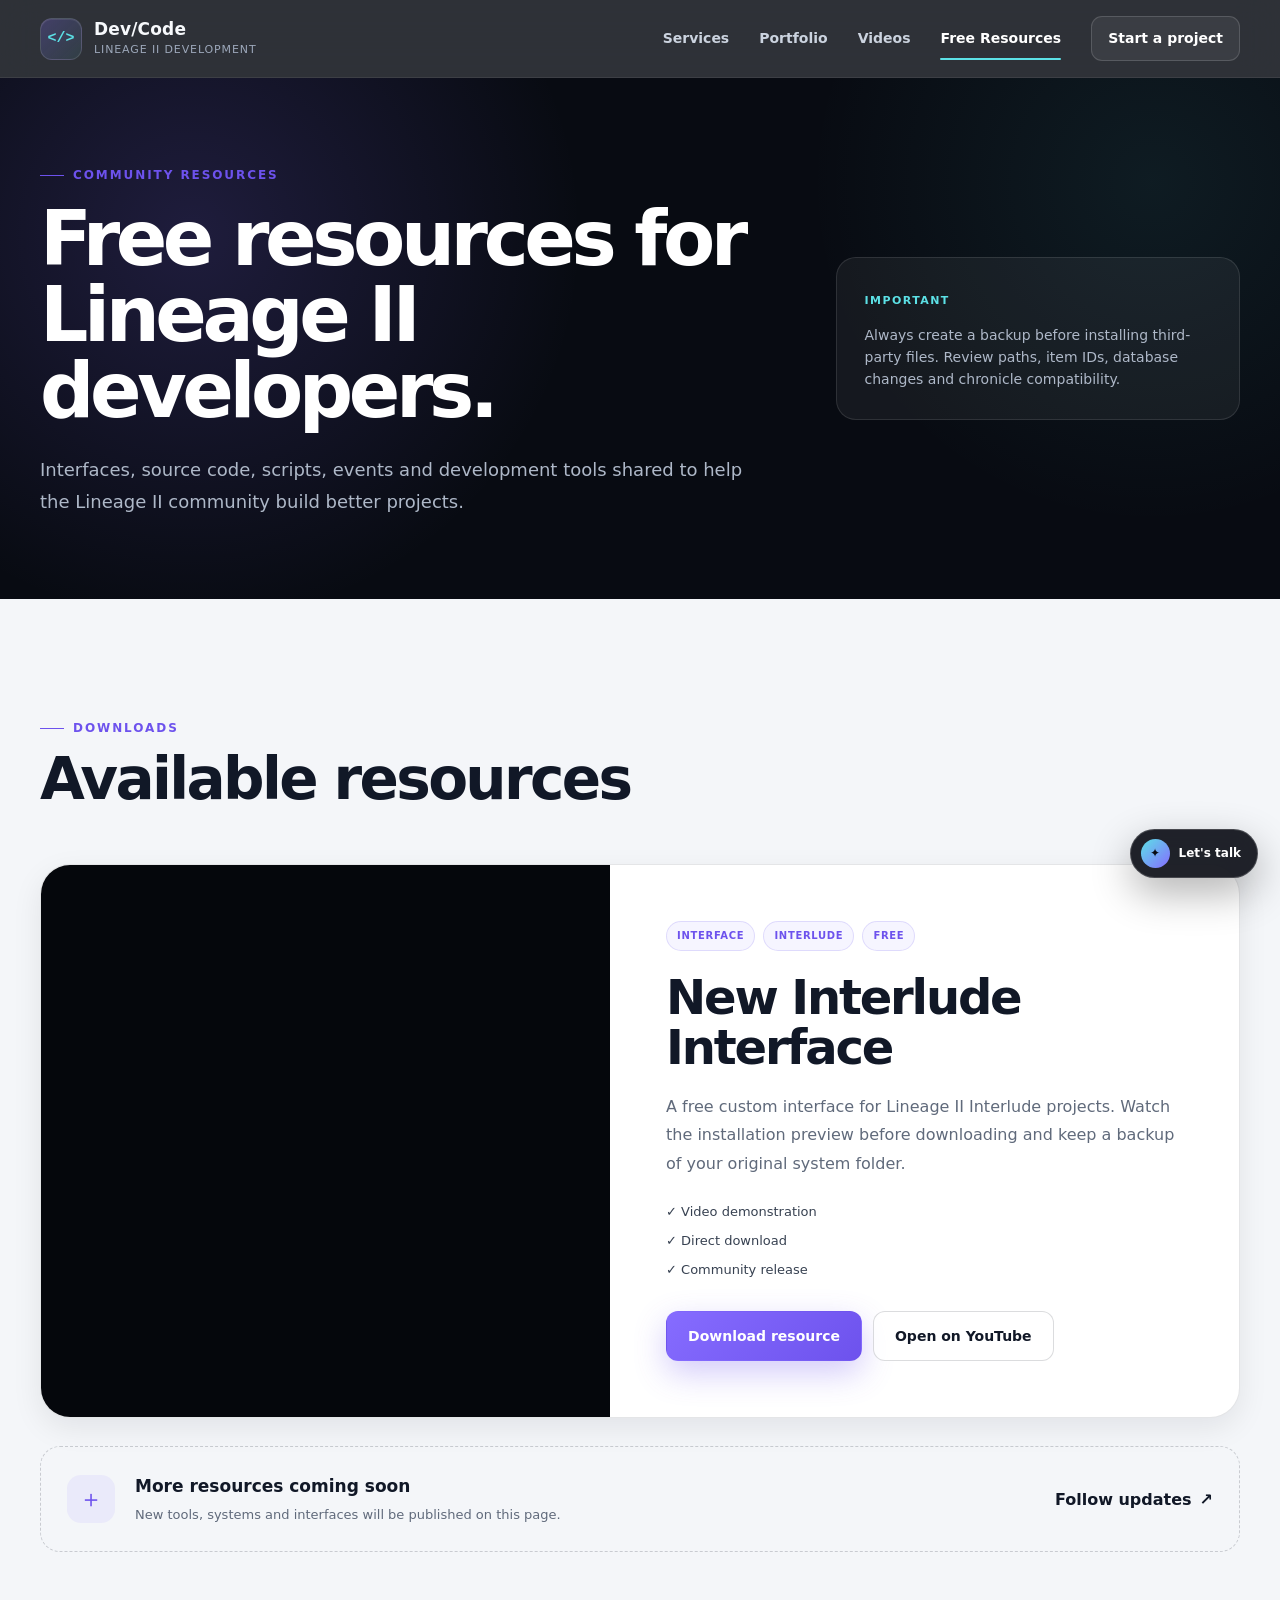
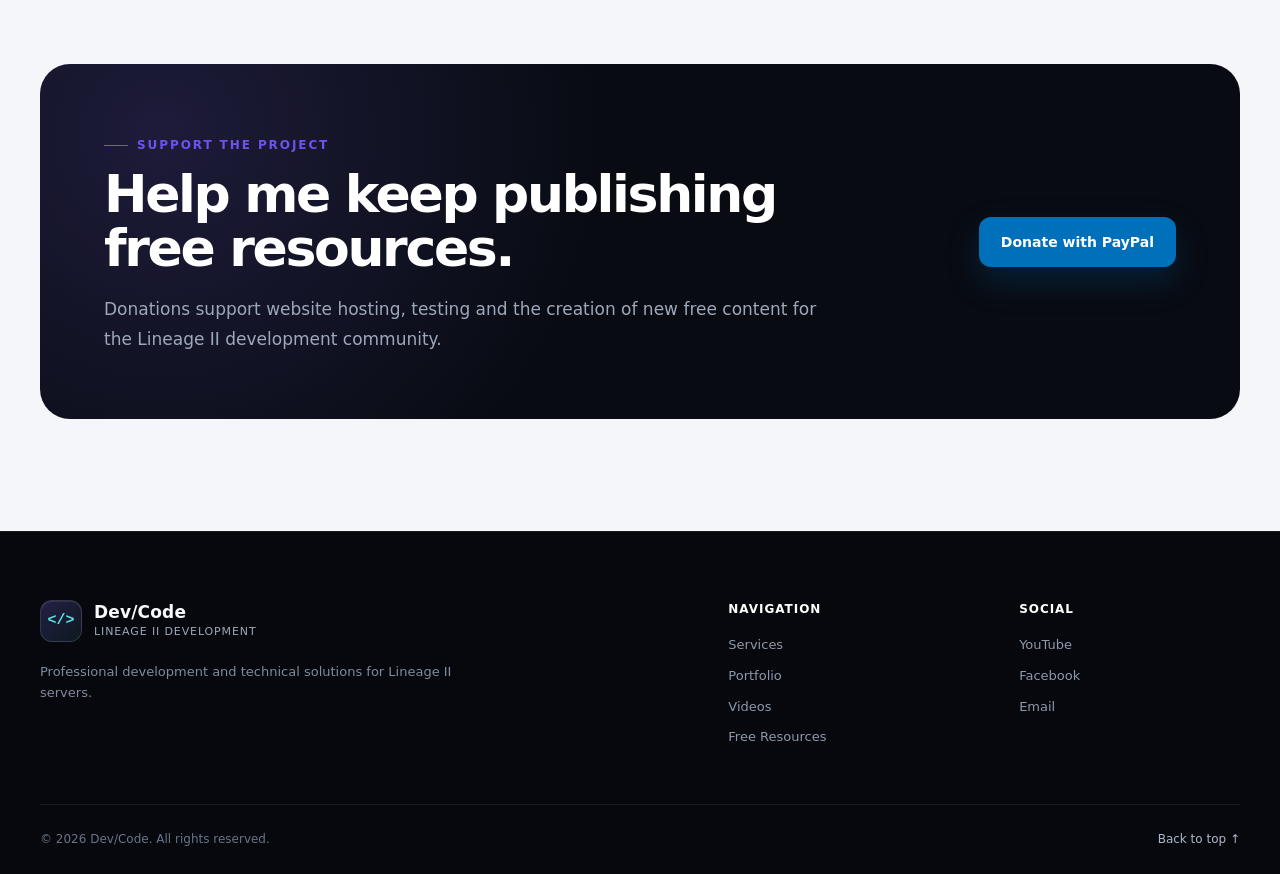
==== commit 2d342986: "Modificacion" ====
--- a/free.html
+++ b/free.html
@@ -79,10 +79,6 @@
               <span class="section-kicker">Downloads</span>
               <h2>Available resources</h2>
             </div>
-            <p>
-              Each resource includes a video preview and an external download.
-              More releases can be added by duplicating one resource card.
-            </p>
           </div>
 
           <div class="resource-list">
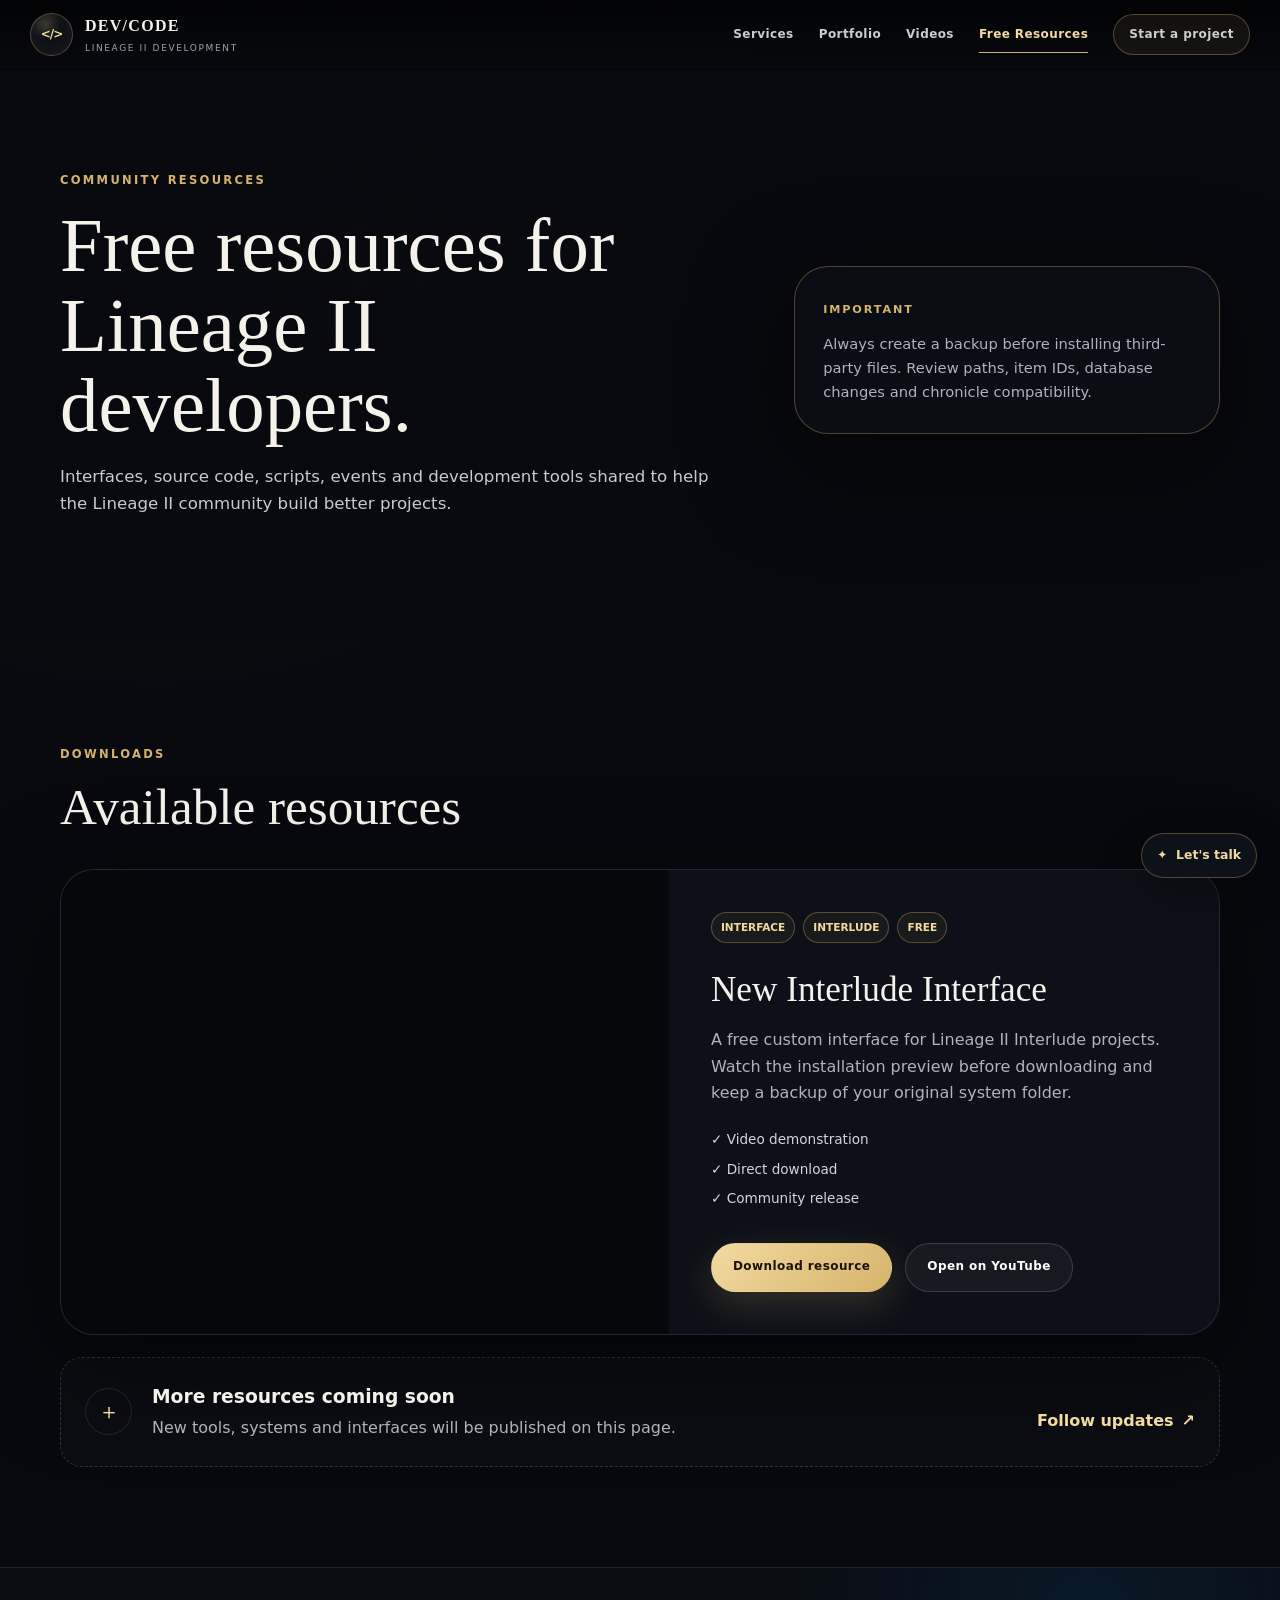
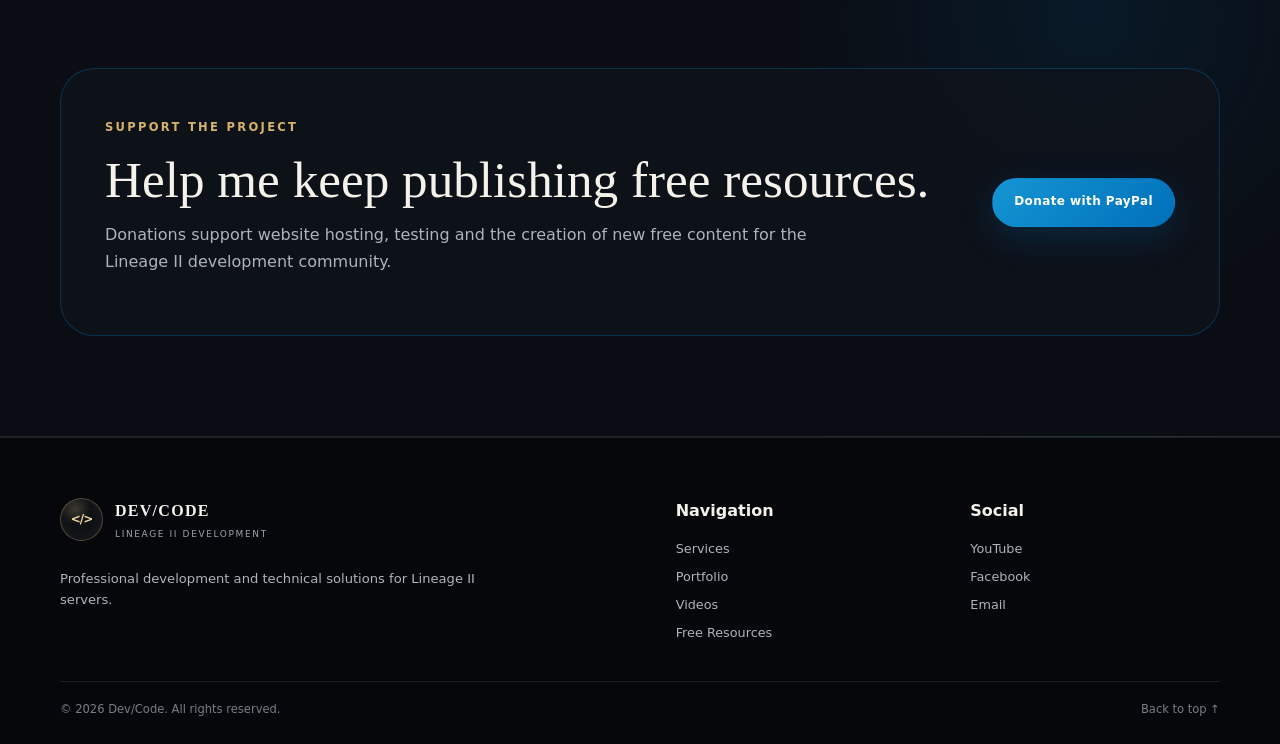
==== commit 62bdcd05: "new web" ====
--- a/free.html
+++ b/free.html
@@ -1,254 +1,250 @@
 <!doctype html>
 <html lang="en">
-  <head>
-    <meta charset="UTF-8" />
-    <meta name="viewport" content="width=device-width, initial-scale=1.0" />
-    <meta
-      name="description"
-      content="Free Lineage II resources, interfaces, scripts and tools shared by Dev/Code."
-    />
-    <meta name="theme-color" content="#080b12" />
-
-    <title>Free Resources — Dev/Code</title>
-
-    <link rel="icon" href="favicon/software.ico" />
-    <link rel="stylesheet" href="style.css" />
-    <script src="scripts.js" defer></script>
-  </head>
-  <body>
-    <a class="skip-link" href="#main-content">Skip to content</a>
-
-    <header class="site-header" id="top">
-      <div class="container header-inner">
-        <a class="brand" href="index.html" aria-label="Dev Code home">
-          <span class="brand-mark" aria-hidden="true">&lt;/&gt;</span>
-          <span class="brand-copy">
+<head>
+  <meta charset="UTF-8">
+  <meta name="viewport" content="width=device-width, initial-scale=1.0">
+
+  <meta
+    name="description"
+    content="Free Lineage II resources, interfaces, scripts and tools shared by Dev/Code."
+  >
+  <meta name="theme-color" content="#07090e">
+
+  <title>Free Resources — Dev/Code</title>
+
+  <link rel="icon" href="assets/img/favicon.svg" type="image/svg+xml">
+  <link rel="preconnect" href="https://www.youtube-nocookie.com">
+
+  <link rel="stylesheet" href="assets/css/fonts.css">
+  <link rel="stylesheet" href="assets/css/work-site.css">
+  <script src="assets/js/work-site.js" defer></script>
+</head>
+<body class="resource-page" data-page="free">
+  <a class="skip-link" href="#main-content">Skip to content</a>
+
+  <header class="work-header is-scrolled" id="top" data-work-header>
+    <a class="work-brand" href="index.html" aria-label="Dev Code home">
+      <span class="work-brand-mark" aria-hidden="true">&lt;/&gt;</span>
+      <span class="work-brand-copy">
+        <strong>Dev/Code</strong>
+        <small>Lineage II Development</small>
+      </span>
+    </a>
+
+    <button
+      class="work-menu-toggle"
+      type="button"
+      data-work-menu-toggle
+      aria-label="Open navigation"
+      aria-expanded="false"
+      aria-controls="work-navigation"
+    >
+      <span></span><span></span><span></span>
+    </button>
+
+    <nav
+      class="work-nav"
+      id="work-navigation"
+      data-work-nav
+      aria-label="Main navigation"
+    >
+      <a href="index.html#services">Services</a>
+      <a href="index.html#portfolio">Portfolio</a>
+      <a href="index.html#videos">Videos</a>
+      <a class="is-active" href="free.html">Free Resources</a>
+      <a class="work-nav-contact" href="index.html#contact">Start a project</a>
+    </nav>
+  </header>
+
+  <main id="main-content">
+    <section class="resource-hero">
+      <div class="resource-hero-art" aria-hidden="true"></div>
+      <div class="resource-hero-overlay"></div>
+
+      <div class="resource-container resource-hero-grid">
+        <div class="reveal">
+          <span class="section-kicker">Community resources</span>
+          <h1>Free resources for Lineage II developers.</h1>
+          <p>
+            Interfaces, source code, scripts, events and development tools
+            shared to help the Lineage II community build better projects.
+          </p>
+        </div>
+
+        <div class="resource-hero-card reveal">
+          <span>Important</span>
+          <p>
+            Always create a backup before installing third-party files. Review
+            paths, item IDs, database changes and chronicle compatibility.
+          </p>
+        </div>
+      </div>
+    </section>
+
+    <section class="resource-section">
+      <div class="resource-container">
+        <div class="resource-heading reveal">
+          <div>
+            <span class="section-kicker">Downloads</span>
+            <h2>Available resources</h2>
+          </div>
+        </div>
+
+        <div class="resource-list">
+          <article class="resource-item reveal">
+            <div class="resource-video">
+              <iframe
+                src="https://www.youtube-nocookie.com/embed/yGOYDgCd_Uw"
+                title="Free Lineage II Interlude Interface"
+                loading="lazy"
+                referrerpolicy="strict-origin-when-cross-origin"
+                allow="accelerometer; autoplay; clipboard-write; encrypted-media; gyroscope; picture-in-picture; web-share"
+                allowfullscreen
+              ></iframe>
+            </div>
+
+            <div class="resource-details">
+              <div class="resource-meta">
+                <span>Interface</span>
+                <span>Interlude</span>
+                <span>Free</span>
+              </div>
+
+              <h2>New Interlude Interface</h2>
+              <p>
+                A free custom interface for Lineage II Interlude projects.
+                Watch the installation preview before downloading and keep a
+                backup of your original system folder.
+              </p>
+
+              <div class="resource-features">
+                <span>✓ Video demonstration</span>
+                <span>✓ Direct download</span>
+                <span>✓ Community release</span>
+              </div>
+
+              <div class="resource-actions">
+                <a
+                  class="dev-button dev-button-primary"
+                  href="https://www.mediafire.com/file/d6byad1o9qippml/New_Interface_Interlude.rar/file"
+                  target="_blank"
+                  rel="noopener noreferrer"
+                >
+                  Download resource
+                </a>
+                <a
+                  class="dev-button dev-button-secondary"
+                  href="https://www.youtube.com/watch?v=yGOYDgCd_Uw"
+                  target="_blank"
+                  rel="noopener noreferrer"
+                >
+                  Open on YouTube
+                </a>
+              </div>
+            </div>
+          </article>
+        </div>
+
+        <div class="empty-resource reveal">
+          <span class="empty-resource-icon" aria-hidden="true">＋</span>
+          <div>
+            <h3>More resources coming soon</h3>
+            <p>
+              New tools, systems and interfaces will be published on this page.
+            </p>
+          </div>
+          <a
+            class="text-link"
+            href="https://www.youtube.com/@DevCode-ar"
+            target="_blank"
+            rel="noopener noreferrer"
+          >
+            Follow updates <span>↗</span>
+          </a>
+        </div>
+      </div>
+    </section>
+
+    <section class="donation-section">
+      <div class="resource-container donation-panel reveal">
+        <div>
+          <span class="section-kicker">Support the project</span>
+          <h2>Help me keep publishing free resources.</h2>
+          <p>
+            Donations support website hosting, testing and the creation of new
+            free content for the Lineage II development community.
+          </p>
+        </div>
+
+        <a
+          class="dev-button paypal-button"
+          href="https://paypal.me/WalterGuevara118"
+          target="_blank"
+          rel="noopener noreferrer"
+        >
+          Donate with PayPal
+        </a>
+      </div>
+    </section>
+  </main>
+
+  <footer class="site-footer resource-footer">
+    <div class="resource-container footer-grid">
+      <div>
+        <a class="work-brand footer-brand" href="index.html">
+          <span class="work-brand-mark" aria-hidden="true">&lt;/&gt;</span>
+          <span class="work-brand-copy">
             <strong>Dev/Code</strong>
             <small>Lineage II Development</small>
           </span>
         </a>
-
-        <button
-          class="nav-toggle"
-          type="button"
-          aria-label="Open navigation"
-          aria-expanded="false"
-          aria-controls="main-navigation"
-        >
-          <span></span>
-          <span></span>
-          <span></span>
-        </button>
-
-        <nav class="main-nav" id="main-navigation" aria-label="Main navigation">
-          <a href="index.html#services">Services</a>
-          <a href="index.html#portfolio">Portfolio</a>
-          <a href="index.html#videos">Videos</a>
-          <a class="is-active" href="free.html">Free Resources</a>
-          <a class="nav-cta" href="index.html#contact">Start a project</a>
-        </nav>
-      </div>
-    </header>
-
-    <main id="main-content">
-      <section class="resource-hero section-shell">
-        <div class="container resource-hero-grid">
-          <div class="reveal">
-            <span class="section-kicker">Community resources</span>
-            <h1>Free resources for Lineage II developers.</h1>
-            <p>
-              Interfaces, source code, scripts, events and development tools
-              shared to help the Lineage II community build better projects.
-            </p>
-          </div>
-
-          <div class="resource-hero-card reveal">
-            <span>Important</span>
-            <p>
-              Always create a backup before installing third-party files. Review
-              paths, item IDs, database changes and chronicle compatibility.
-            </p>
-          </div>
-        </div>
-      </section>
-
-      <section class="section resource-section">
-        <div class="container">
-          <div class="section-heading reveal">
-            <div>
-              <span class="section-kicker">Downloads</span>
-              <h2>Available resources</h2>
-            </div>
-          </div>
-
-          <div class="resource-list">
-            <article class="resource-item reveal">
-              <div class="resource-video">
-                <iframe
-                  src="https://www.youtube.com/embed/yGOYDgCd_Uw"
-                  title="Free Lineage II Interlude Interface"
-                  loading="lazy"
-                  referrerpolicy="strict-origin-when-cross-origin"
-                  allow="
-                    accelerometer;
-                    autoplay;
-                    clipboard-write;
-                    encrypted-media;
-                    gyroscope;
-                    picture-in-picture;
-                    web-share;
-                  "
-                  allowfullscreen
-                >
-                </iframe>
-              </div>
-
-              <div class="resource-details">
-                <div class="resource-meta">
-                  <span>Interface</span>
-                  <span>Interlude</span>
-                  <span>Free</span>
-                </div>
-
-                <h2>New Interlude Interface</h2>
-                <p>
-                  A free custom interface for Lineage II Interlude projects.
-                  Watch the installation preview before downloading and keep a
-                  backup of your original system folder.
-                </p>
-
-                <div class="resource-features">
-                  <span>✓ Video demonstration</span>
-                  <span>✓ Direct download</span>
-                  <span>✓ Community release</span>
-                </div>
-
-                <div class="resource-actions">
-                  <a
-                    class="button button-primary"
-                    href="https://www.mediafire.com/file/d6byad1o9qippml/New_Interface_Interlude.rar/file"
-                    target="_blank"
-                    rel="noopener noreferrer"
-                  >
-                    Download resource
-                  </a>
-                  <a
-                    class="button button-secondary"
-                    href="https://www.youtube.com/watch?v=yGOYDgCd_Uw"
-                    target="_blank"
-                    rel="noopener noreferrer"
-                  >
-                    Open on YouTube
-                  </a>
-                </div>
-              </div>
-            </article>
-          </div>
-
-          <div class="empty-resource reveal">
-            <span class="empty-resource-icon" aria-hidden="true">＋</span>
-            <div>
-              <h3>More resources coming soon</h3>
-              <p>
-                New tools, systems and interfaces will be published on this
-                page.
-              </p>
-            </div>
-            <a
-              class="text-link"
-              href="https://www.youtube.com/@DevCode-ar"
-              target="_blank"
-              rel="noopener noreferrer"
-            >
-              Follow updates <span>↗</span>
-            </a>
-          </div>
-        </div>
-      </section>
-
-      <section class="section donation-section">
-        <div class="container donation-panel reveal">
-          <div>
-            <span class="section-kicker">Support the project</span>
-            <h2>Help me keep publishing free resources.</h2>
-            <p>
-              Donations support website hosting, testing and the creation of new
-              free content for the Lineage II development community.
-            </p>
-          </div>
-
-          <a
-            class="button button-paypal"
-            href="https://paypal.me/WalterGuevara118"
-            target="_blank"
-            rel="noopener noreferrer"
-          >
-            Donate with PayPal
-          </a>
-        </div>
-      </section>
-    </main>
-
-    <footer class="site-footer">
-      <div class="container footer-grid">
-        <div>
-          <a class="brand footer-brand" href="index.html">
-            <span class="brand-mark" aria-hidden="true">&lt;/&gt;</span>
-            <span class="brand-copy">
-              <strong>Dev/Code</strong>
-              <small>Lineage II Development</small>
-            </span>
-          </a>
-          <p>
-            Professional development and technical solutions for Lineage II
-            servers.
-          </p>
-        </div>
-
-        <div class="footer-links">
-          <strong>Navigation</strong>
-          <a href="index.html#services">Services</a>
-          <a href="index.html#portfolio">Portfolio</a>
-          <a href="index.html#videos">Videos</a>
-          <a href="free.html">Free Resources</a>
-        </div>
-
-        <div class="footer-links">
-          <strong>Social</strong>
-          <a
-            href="https://www.youtube.com/@DevCode-ar"
-            target="_blank"
-            rel="noopener noreferrer"
-            >YouTube</a
-          >
-          <a
-            href="https://www.facebook.com/profile.php?id=61591388618175"
-            target="_blank"
-            rel="noopener noreferrer"
-            >Facebook</a
-          >
-          <a href="mailto:devcode.contact.ar@gmail.com">Email</a>
-        </div>
-      </div>
-
-      <div class="container footer-bottom">
-        <span
-          >© <span data-current-year>2026</span> Dev/Code. All rights
-          reserved.</span
-        >
-        <a href="#top">Back to top ↑</a>
-      </div>
-    </footer>
-
-    <a
-      class="floating-contact"
-      href="https://wa.me/541165783450"
-      target="_blank"
-      rel="noopener noreferrer"
-      aria-label="Contact Dev Code on WhatsApp"
-    >
-      <span aria-hidden="true">✦</span>
-      <span>Let's talk</span>
-    </a>
-  </body>
+        <p>
+          Professional development and technical solutions for Lineage II
+          servers.
+        </p>
+      </div>
+
+      <div class="footer-links">
+        <strong>Navigation</strong>
+        <a href="index.html#services">Services</a>
+        <a href="index.html#portfolio">Portfolio</a>
+        <a href="index.html#videos">Videos</a>
+        <a href="free.html">Free Resources</a>
+      </div>
+
+      <div class="footer-links">
+        <strong>Social</strong>
+        <a
+          href="https://www.youtube.com/@DevCode-ar"
+          target="_blank"
+          rel="noopener noreferrer"
+        >YouTube</a>
+        <a
+          href="https://www.facebook.com/profile.php?id=61591388618175"
+          target="_blank"
+          rel="noopener noreferrer"
+        >Facebook</a>
+        <a href="mailto:devcode.contact.ar@gmail.com">Email</a>
+      </div>
+    </div>
+
+    <div class="resource-container footer-bottom">
+      <span>
+        © <span data-current-year>2026</span> Dev/Code. All rights reserved.
+      </span>
+      <a href="#top">Back to top ↑</a>
+    </div>
+  </footer>
+
+  <a
+    class="floating-contact"
+    href="https://wa.me/541165783450"
+    target="_blank"
+    rel="noopener noreferrer"
+    aria-label="Contact Dev Code on WhatsApp"
+  >
+    <span aria-hidden="true">✦</span>
+    <span>Let's talk</span>
+  </a>
+</body>
 </html>
--- a/assets/css/fonts.css
+++ b/assets/css/fonts.css
@@ -0,0 +1,80 @@
+/* cyrillic-ext */
+@font-face {
+  font-family: 'Noto Sans';
+  font-style: normal;
+  font-weight: 100 900;
+  font-stretch: 100%;
+  font-display: swap;
+  src: url(https://fonts.gstatic.com/s/notosans/v42/o-0bIpQlx3QUlC5A4PNB6Ryti20_6n1iPHjc5aPdu2ui.woff2) format('woff2');
+  unicode-range: U+0460-052F, U+1C80-1C8A, U+20B4, U+2DE0-2DFF, U+A640-A69F, U+FE2E-FE2F;
+}
+/* cyrillic */
+@font-face {
+  font-family: 'Noto Sans';
+  font-style: normal;
+  font-weight: 100 900;
+  font-stretch: 100%;
+  font-display: swap;
+  src: url(https://fonts.gstatic.com/s/notosans/v42/o-0bIpQlx3QUlC5A4PNB6Ryti20_6n1iPHjc5ardu2ui.woff2) format('woff2');
+  unicode-range: U+0301, U+0400-045F, U+0490-0491, U+04B0-04B1, U+2116;
+}
+/* devanagari */
+@font-face {
+  font-family: 'Noto Sans';
+  font-style: normal;
+  font-weight: 100 900;
+  font-stretch: 100%;
+  font-display: swap;
+  src: url(https://fonts.gstatic.com/s/notosans/v42/o-0bIpQlx3QUlC5A4PNB6Ryti20_6n1iPHjc5a_du2ui.woff2) format('woff2');
+  unicode-range: U+0900-097F, U+1CD0-1CF9, U+200C-200D, U+20A8, U+20B9, U+20F0, U+25CC, U+A830-A839, U+A8E0-A8FF, U+11B00-11B09;
+}
+/* greek-ext */
+@font-face {
+  font-family: 'Noto Sans';
+  font-style: normal;
+  font-weight: 100 900;
+  font-stretch: 100%;
+  font-display: swap;
+  src: url(https://fonts.gstatic.com/s/notosans/v42/o-0bIpQlx3QUlC5A4PNB6Ryti20_6n1iPHjc5aLdu2ui.woff2) format('woff2');
+  unicode-range: U+1F00-1FFF;
+}
+/* greek */
+@font-face {
+  font-family: 'Noto Sans';
+  font-style: normal;
+  font-weight: 100 900;
+  font-stretch: 100%;
+  font-display: swap;
+  src: url(https://fonts.gstatic.com/s/notosans/v42/o-0bIpQlx3QUlC5A4PNB6Ryti20_6n1iPHjc5a3du2ui.woff2) format('woff2');
+  unicode-range: U+0370-0377, U+037A-037F, U+0384-038A, U+038C, U+038E-03A1, U+03A3-03FF;
+}
+/* vietnamese */
+@font-face {
+  font-family: 'Noto Sans';
+  font-style: normal;
+  font-weight: 100 900;
+  font-stretch: 100%;
+  font-display: swap;
+  src: url(https://fonts.gstatic.com/s/notosans/v42/o-0bIpQlx3QUlC5A4PNB6Ryti20_6n1iPHjc5aHdu2ui.woff2) format('woff2');
+  unicode-range: U+0102-0103, U+0110-0111, U+0128-0129, U+0168-0169, U+01A0-01A1, U+01AF-01B0, U+0300-0301, U+0303-0304, U+0308-0309, U+0323, U+0329, U+1EA0-1EF9, U+20AB;
+}
+/* latin-ext */
+@font-face {
+  font-family: 'Noto Sans';
+  font-style: normal;
+  font-weight: 100 900;
+  font-stretch: 100%;
+  font-display: swap;
+  src: url(https://fonts.gstatic.com/s/notosans/v42/o-0bIpQlx3QUlC5A4PNB6Ryti20_6n1iPHjc5aDdu2ui.woff2) format('woff2');
+  unicode-range: U+0100-02BA, U+02BD-02C5, U+02C7-02CC, U+02CE-02D7, U+02DD-02FF, U+0304, U+0308, U+0329, U+1D00-1DBF, U+1E00-1E9F, U+1EF2-1EFF, U+2020, U+20A0-20AB, U+20AD-20C0, U+2113, U+2C60-2C7F, U+A720-A7FF;
+}
+/* latin */
+@font-face {
+  font-family: 'Noto Sans';
+  font-style: normal;
+  font-weight: 100 900;
+  font-stretch: 100%;
+  font-display: swap;
+  src: url(https://fonts.gstatic.com/s/notosans/v42/o-0bIpQlx3QUlC5A4PNB6Ryti20_6n1iPHjc5a7duw.woff2) format('woff2');
+  unicode-range: U+0000-00FF, U+0131, U+0152-0153, U+02BB-02BC, U+02C6, U+02DA, U+02DC, U+0304, U+0308, U+0329, U+2000-206F, U+20AC, U+2122, U+2191, U+2193, U+2212, U+2215, U+FEFF, U+FFFD;
+}
--- a/assets/css/work-site.css
+++ b/assets/css/work-site.css
@@ -0,0 +1,1736 @@
+:root {
+  --bg: #07090e;
+  --bg-soft: #0c1017;
+  --surface: rgba(15, 19, 27, .82);
+  --surface-solid: #141923;
+  --surface-light: #1a202c;
+  --line: rgba(255, 255, 255, .1);
+  --line-gold: rgba(213, 179, 107, .34);
+  --text: #f5f2eb;
+  --muted: #aeb3bd;
+  --gold: #d5b36b;
+  --gold-light: #f2daa1;
+  --green: #78d59e;
+  --blue: #6ca9e8;
+  --paypal: #0070ba;
+  --shadow: 0 30px 100px rgba(0, 0, 0, .5);
+  --radius-sm: 12px;
+  --radius: 22px;
+  --radius-lg: 34px;
+  --header-height: 70px;
+  --content-width: 1240px;
+}
+
+* {
+  box-sizing: border-box;
+}
+
+html {
+  scroll-behavior: smooth;
+  scroll-snap-type: y proximity;
+  background: var(--bg);
+}
+
+body {
+  margin: 0;
+  min-width: 320px;
+  overflow-x: hidden;
+  background: var(--bg);
+  color: var(--text);
+  font-family: "Roboto", Inter, "Segoe UI", ui-sans-serif, system-ui, sans-serif;
+  line-height: 1.65;
+}
+
+body.menu-open {
+  overflow: hidden;
+}
+
+a {
+  color: inherit;
+  text-decoration: none;
+}
+
+button,
+input {
+  color: inherit;
+  font: inherit;
+}
+
+button,
+a {
+  -webkit-tap-highlight-color: transparent;
+}
+
+img,
+video,
+iframe {
+  display: block;
+  max-width: 100%;
+}
+
+.skip-link {
+  position: fixed;
+  left: 14px;
+  top: -70px;
+  z-index: 4000;
+  padding: 10px 14px;
+  border-radius: 8px;
+  background: var(--gold-light);
+  color: #181208;
+  font-weight: 900;
+  transition: top .2s ease;
+}
+
+.skip-link:focus {
+  top: 14px;
+}
+
+.work-header {
+  position: fixed;
+  inset: 0 0 auto;
+  z-index: 3000;
+  display: flex;
+  height: var(--header-height);
+  align-items: center;
+  justify-content: space-between;
+  gap: 28px;
+  padding: 0 30px;
+  border-bottom: 1px solid transparent;
+  background: linear-gradient(to bottom, rgba(0, 0, 0, .65), transparent);
+  transition: background .25s ease, border-color .25s ease, backdrop-filter .25s ease;
+}
+
+.work-header.is-scrolled {
+  border-color: var(--line);
+  background: rgba(5, 7, 11, .84);
+  backdrop-filter: blur(18px);
+}
+
+.work-brand {
+  display: inline-flex;
+  align-items: center;
+  gap: 12px;
+}
+
+.work-brand-mark {
+  display: grid;
+  width: 43px;
+  height: 43px;
+  flex: 0 0 auto;
+  place-items: center;
+  border: 1px solid var(--line-gold);
+  border-radius: 50%;
+  background:
+    radial-gradient(circle at 35% 25%, rgba(242, 218, 161, .2), transparent 36%),
+    rgba(15, 18, 25, .78);
+  color: var(--gold-light);
+  font-size: 12px;
+  font-weight: 900;
+  letter-spacing: -1px;
+  box-shadow: inset 0 0 22px rgba(213, 179, 107, .07);
+}
+
+.work-brand-copy strong,
+.work-brand-copy small {
+  display: block;
+}
+
+.work-brand-copy strong {
+  font-family: "Cinzel", Georgia, serif;
+  font-size: 16px;
+  letter-spacing: .08em;
+  text-transform: uppercase;
+}
+
+.work-brand-copy small {
+  margin-top: 2px;
+  color: #9da3ae;
+  font-size: 9px;
+  letter-spacing: .18em;
+  text-transform: uppercase;
+}
+
+.work-nav {
+  display: flex;
+  align-items: center;
+  gap: 25px;
+}
+
+.work-nav a {
+  position: relative;
+  color: rgba(255, 255, 255, .8);
+  font-size: 12px;
+  font-weight: 750;
+  letter-spacing: .035em;
+  transition: color .2s ease;
+}
+
+.work-nav a::after {
+  content: "";
+  position: absolute;
+  inset: auto 0 -9px;
+  height: 1px;
+  background: var(--gold);
+  transform: scaleX(0);
+  transition: transform .2s ease;
+}
+
+.work-nav a:hover,
+.work-nav a.is-active {
+  color: var(--gold-light);
+}
+
+.work-nav a:hover::after,
+.work-nav a.is-active::after {
+  transform: scaleX(1);
+}
+
+.work-nav-contact {
+  padding: 10px 15px;
+  border: 1px solid var(--line-gold);
+  border-radius: 999px;
+  background: rgba(213, 179, 107, .07);
+}
+
+.work-nav-contact::after {
+  display: none;
+}
+
+.work-menu-toggle {
+  display: none;
+  width: 43px;
+  height: 43px;
+  padding: 10px;
+  border: 1px solid var(--line);
+  border-radius: 50%;
+  background: rgba(255, 255, 255, .04);
+  cursor: pointer;
+}
+
+.work-menu-toggle span {
+  display: block;
+  width: 20px;
+  height: 2px;
+  margin: 4px auto;
+  background: #fff;
+  transition: transform .2s ease, opacity .2s ease;
+}
+
+.work-menu-toggle.is-open span:nth-child(1) {
+  transform: translateY(6px) rotate(45deg);
+}
+
+.work-menu-toggle.is-open span:nth-child(2) {
+  opacity: 0;
+}
+
+.work-menu-toggle.is-open span:nth-child(3) {
+  transform: translateY(-6px) rotate(-45deg);
+}
+
+.cinematic-rail {
+  position: fixed;
+  right: 22px;
+  top: 50%;
+  z-index: 2200;
+  display: grid;
+  gap: 8px;
+  transform: translateY(-50%);
+}
+
+.cinematic-rail-line {
+  position: absolute;
+  right: 6px;
+  top: 15px;
+  bottom: 15px;
+  width: 1px;
+  background: rgba(255, 255, 255, .14);
+}
+
+.cinematic-rail a {
+  position: relative;
+  display: flex;
+  min-height: 28px;
+  align-items: center;
+  justify-content: flex-end;
+  gap: 11px;
+  color: #777d88;
+}
+
+.cinematic-rail a::after {
+  content: "";
+  position: relative;
+  z-index: 2;
+  width: 9px;
+  height: 9px;
+  border: 2px solid var(--bg);
+  border-radius: 50%;
+  background: #4e535d;
+  box-shadow: 0 0 0 1px rgba(255, 255, 255, .16);
+  transition: background .2s ease, transform .2s ease;
+}
+
+.cinematic-rail a span {
+  font-size: .62rem;
+  font-weight: 850;
+}
+
+.cinematic-rail a b {
+  width: 0;
+  overflow: hidden;
+  font-size: .67rem;
+  opacity: 0;
+  text-align: right;
+  white-space: nowrap;
+  transition: width .2s ease, opacity .2s ease;
+}
+
+.cinematic-rail a:hover b,
+.cinematic-rail a.is-active b {
+  width: 82px;
+  opacity: 1;
+}
+
+.cinematic-rail a.is-active {
+  color: var(--gold-light);
+}
+
+.cinematic-rail a.is-active::after {
+  background: var(--gold);
+  transform: scale(1.25);
+}
+
+.cinematic-section {
+  position: relative;
+  min-height: 100svh;
+  overflow: hidden;
+  scroll-snap-align: start;
+  isolation: isolate;
+}
+
+.section-media,
+.section-background,
+.section-overlay,
+.section-particles {
+  position: absolute;
+  inset: 0;
+}
+
+.section-media,
+.section-background {
+  z-index: -4;
+  overflow: hidden;
+  background: #0b0e14;
+}
+
+.section-video {
+  width: 100%;
+  height: 100%;
+  object-fit: cover;
+  transform: scale(1.025);
+  filter: saturate(.78) contrast(1.06);
+}
+
+.section-overlay {
+  z-index: -3;
+}
+
+.section-particles {
+  z-index: -2;
+  opacity: .35;
+  background-image:
+    radial-gradient(circle, rgba(242, 218, 161, .8) 0 1px, transparent 1.6px),
+    radial-gradient(circle, rgba(255, 255, 255, .55) 0 1px, transparent 1.5px);
+  background-position: 0 0, 80px 60px;
+  background-size: 180px 180px, 230px 230px;
+  animation: particle-drift 18s linear infinite;
+}
+
+@keyframes particle-drift {
+  to {
+    transform: translate3d(-40px, -70px, 0);
+  }
+}
+
+.section-container {
+  width: min(calc(100% - 56px), var(--content-width));
+  margin-inline: auto;
+}
+
+.hero-overlay {
+  background:
+    linear-gradient(90deg, rgba(6, 8, 12, .98) 0%, rgba(6, 8, 12, .82) 45%, rgba(6, 8, 12, .35) 74%, rgba(6, 8, 12, .18) 100%),
+    linear-gradient(to bottom, rgba(6, 8, 12, .08), rgba(6, 8, 12, .22) 60%, #07090e 100%);
+  box-shadow: inset 0 0 240px 80px rgba(0, 0, 0, .62);
+}
+
+.hero-grid {
+  display: grid;
+  min-height: 100svh;
+  grid-template-columns: minmax(0, 1.1fr) minmax(360px, .8fr);
+  align-items: center;
+  gap: 75px;
+  padding-top: var(--header-height);
+}
+
+.eyebrow,
+.section-kicker {
+  display: inline-flex;
+  align-items: center;
+  gap: 10px;
+  color: var(--gold);
+  font-size: .72rem;
+  font-weight: 900;
+  letter-spacing: .2em;
+  text-transform: uppercase;
+}
+
+.status-dot {
+  width: 8px;
+  height: 8px;
+  border-radius: 50%;
+  background: var(--green);
+  box-shadow: 0 0 0 6px rgba(120, 213, 158, .08);
+}
+
+.hero-content h1,
+.section-heading h2,
+.process-intro h2,
+.contact-copy h2,
+.resource-hero h1,
+.resource-heading h2,
+.donation-panel h2 {
+  margin: 14px 0 0;
+  font-family: "Cinzel", Georgia, serif;
+  font-weight: 500;
+  line-height: 1.04;
+}
+
+.hero-content h1 {
+  max-width: 880px;
+  font-size: clamp(3.6rem, 7.2vw, 7.4rem);
+  letter-spacing: -.045em;
+}
+
+.hero-content h1 span {
+  display: block;
+  color: var(--gold-light);
+  font-size: .7em;
+  letter-spacing: -.02em;
+}
+
+.hero-description {
+  max-width: 720px;
+  margin: 27px 0 0;
+  color: #c7cbd2;
+  font-size: clamp(1rem, 1.7vw, 1.18rem);
+}
+
+.hero-actions,
+.contact-actions,
+.resource-actions {
+  display: flex;
+  flex-wrap: wrap;
+  gap: 13px;
+  margin-top: 33px;
+}
+
+.dev-button {
+  display: inline-flex;
+  min-height: 49px;
+  align-items: center;
+  justify-content: center;
+  padding: 0 21px;
+  border: 1px solid transparent;
+  border-radius: 999px;
+  font-size: 12px;
+  font-weight: 850;
+  letter-spacing: .035em;
+  cursor: pointer;
+  transition: transform .2s ease, border-color .2s ease, background .2s ease, box-shadow .2s ease;
+}
+
+.dev-button:hover {
+  transform: translateY(-2px);
+}
+
+.dev-button-primary {
+  background: linear-gradient(135deg, var(--gold-light), var(--gold));
+  color: #191308;
+  box-shadow: 0 13px 36px rgba(213, 179, 107, .2);
+}
+
+.dev-button-secondary {
+  border-color: rgba(255, 255, 255, .16);
+  background: rgba(255, 255, 255, .045);
+  color: #fff;
+  backdrop-filter: blur(10px);
+}
+
+.dev-button-secondary:hover {
+  border-color: var(--line-gold);
+  background: rgba(213, 179, 107, .07);
+}
+
+.dev-button-light {
+  background: #f3f0e8;
+  color: #11141a;
+}
+
+.hero-trust {
+  display: flex;
+  flex-wrap: wrap;
+  gap: 34px;
+  margin-top: 47px;
+}
+
+.hero-trust div {
+  display: grid;
+  gap: 2px;
+}
+
+.hero-trust strong {
+  font-size: .92rem;
+}
+
+.hero-trust span {
+  color: #858b96;
+  font-size: .7rem;
+}
+
+.hero-code-card {
+  width: 100%;
+  max-width: 530px;
+  justify-self: end;
+}
+
+.code-window {
+  overflow: hidden;
+  border: 1px solid rgba(213, 179, 107, .22);
+  border-radius: var(--radius-lg);
+  background:
+    linear-gradient(145deg, rgba(24, 29, 39, .9), rgba(8, 11, 16, .82));
+  box-shadow: var(--shadow);
+  backdrop-filter: blur(16px);
+}
+
+.code-window-top,
+.code-footer {
+  display: flex;
+  align-items: center;
+  justify-content: space-between;
+  gap: 18px;
+  padding: 17px 20px;
+  color: #8d939e;
+  font-family: monospace;
+  font-size: .73rem;
+}
+
+.code-window-top {
+  border-bottom: 1px solid var(--line);
+}
+
+.window-dots {
+  display: flex;
+  gap: 7px;
+}
+
+.window-dots span {
+  width: 9px;
+  height: 9px;
+  border-radius: 50%;
+  background: #5d626b;
+}
+
+.window-dots span:nth-child(1) {
+  background: #dc6c62;
+}
+
+.window-dots span:nth-child(2) {
+  background: #d4ad5d;
+}
+
+.window-dots span:nth-child(3) {
+  background: #6cbf86;
+}
+
+.code-content {
+  min-height: 350px;
+  padding: 29px;
+  color: #cdd3dd;
+  font-family: "SFMono-Regular", Consolas, monospace;
+  font-size: .9rem;
+  line-height: 1.75;
+}
+
+.code-keyword {
+  color: #c792ea;
+}
+
+.code-class {
+  color: var(--gold-light);
+}
+
+.code-property {
+  color: #82aaff;
+}
+
+.code-indent {
+  padding-left: 24px;
+}
+
+.code-indent-2 {
+  padding-left: 48px;
+  color: #c3e88d;
+}
+
+.code-footer {
+  border-top: 1px solid var(--line);
+}
+
+.code-footer span:first-child {
+  display: inline-flex;
+  align-items: center;
+  gap: 8px;
+}
+
+.code-footer i {
+  width: 8px;
+  height: 8px;
+  border-radius: 50%;
+  background: var(--green);
+}
+
+.section-scroll {
+  position: absolute;
+  left: 50%;
+  bottom: 23px;
+  z-index: 5;
+  display: grid;
+  justify-items: center;
+  gap: 8px;
+  color: #757b86;
+  font-size: .61rem;
+  letter-spacing: .18em;
+  text-transform: uppercase;
+  transform: translateX(-50%);
+}
+
+.section-scroll i {
+  position: relative;
+  width: 1px;
+  height: 42px;
+  overflow: hidden;
+  background: rgba(255, 255, 255, .13);
+}
+
+.section-scroll i::after {
+  content: "";
+  position: absolute;
+  inset: -70% 0 auto;
+  height: 70%;
+  background: var(--gold);
+  animation: scroll-line 1.8s infinite;
+}
+
+@keyframes scroll-line {
+  to {
+    transform: translateY(240%);
+  }
+}
+
+.section-content {
+  display: grid;
+  min-height: 100svh;
+  align-content: center;
+  padding-block: calc(var(--header-height) + 48px) 55px;
+}
+
+.section-heading {
+  display: flex;
+  align-items: end;
+  justify-content: space-between;
+  gap: 50px;
+  margin-bottom: 35px;
+}
+
+.section-heading > div {
+  max-width: 760px;
+}
+
+.section-heading h2,
+.process-intro h2,
+.contact-copy h2 {
+  font-size: clamp(2.35rem, 4.3vw, 4.7rem);
+}
+
+.section-heading > p {
+  max-width: 480px;
+  margin: 0;
+  color: var(--muted);
+}
+
+.section-heading-centered {
+  display: grid;
+  justify-items: center;
+  text-align: center;
+}
+
+.section-heading-centered > p {
+  max-width: 700px;
+}
+
+.services-overlay {
+  background:
+    linear-gradient(to bottom, rgba(7, 9, 14, .86), rgba(7, 9, 14, .72) 50%, rgba(7, 9, 14, .94)),
+    radial-gradient(circle at 50% 42%, transparent, rgba(7, 9, 14, .35) 65%);
+}
+
+.services-grid {
+  display: grid;
+  grid-template-columns: repeat(3, 1fr);
+  gap: 14px;
+}
+
+.service-card {
+  position: relative;
+  min-height: 250px;
+  padding: 22px;
+  border: 1px solid var(--line);
+  border-radius: var(--radius);
+  background:
+    linear-gradient(145deg, rgba(255, 255, 255, .035), transparent),
+    rgba(13, 17, 24, .7);
+  backdrop-filter: blur(12px);
+  transition: transform .25s ease, border-color .25s ease;
+}
+
+.service-card:hover {
+  border-color: var(--line-gold);
+  transform: translateY(-5px);
+}
+
+.service-number {
+  position: absolute;
+  right: 18px;
+  top: 14px;
+  color: rgba(255, 255, 255, .12);
+  font-family: "Cinzel", Georgia, serif;
+  font-size: 2rem;
+}
+
+.service-icon {
+  display: grid;
+  width: 44px;
+  height: 44px;
+  place-items: center;
+  border: 1px solid var(--line-gold);
+  border-radius: 14px;
+  background: rgba(213, 179, 107, .07);
+  color: var(--gold-light);
+}
+
+.service-card h3 {
+  margin: 18px 0 7px;
+  font-size: 1.08rem;
+}
+
+.service-card p {
+  margin: 0;
+  color: var(--muted);
+  font-size: .84rem;
+}
+
+.feature-list {
+  display: grid;
+  gap: 4px;
+  margin: 15px 0 0;
+  padding: 0;
+  color: #cdd0d6;
+  font-size: .75rem;
+  list-style: none;
+}
+
+.feature-list li::before {
+  content: "—";
+  margin-right: 7px;
+  color: var(--gold);
+}
+
+.portfolio-background {
+  background:
+    url("https://assets.playnccdn.com/res/lineage2/update/2026/260708_update/pc/img/section3/aa7c8b20031da3fbede7d8c30c15a55d50083cf5.webp")
+    center / cover no-repeat;
+  transform: scale(1.025);
+}
+
+.portfolio-overlay {
+  background:
+    linear-gradient(to bottom, rgba(7, 9, 14, .92), rgba(7, 9, 14, .69) 50%, rgba(7, 9, 14, .95)),
+    radial-gradient(circle at 50% 40%, transparent, rgba(7, 9, 14, .34) 68%);
+}
+
+.portfolio-grid {
+  display: grid;
+  grid-template-columns: repeat(4, 1fr);
+  grid-auto-rows: 175px;
+  gap: 13px;
+}
+
+.project-card {
+  position: relative;
+  overflow: hidden;
+  border: 1px solid var(--line);
+  border-radius: var(--radius);
+  background: var(--surface-solid);
+  transition: transform .25s ease, border-color .25s ease;
+}
+
+.project-card:hover {
+  border-color: var(--line-gold);
+  transform: translateY(-5px);
+}
+
+.project-card-large {
+  grid-column: span 2;
+  grid-row: span 2;
+}
+
+.project-card-wide {
+  grid-column: span 2;
+}
+
+.project-card img {
+  width: 100%;
+  height: 100%;
+  object-fit: cover;
+  transition: transform .45s ease;
+}
+
+.project-card:hover img {
+  transform: scale(1.04);
+}
+
+.project-shade {
+  position: absolute;
+  inset: 0;
+  background:
+    linear-gradient(to top, rgba(6, 8, 12, .96), rgba(6, 8, 12, .15) 67%),
+    radial-gradient(circle at top right, transparent, rgba(6, 8, 12, .22));
+}
+
+.project-content {
+  position: absolute;
+  inset: auto 20px 17px;
+  z-index: 2;
+}
+
+.project-content > span {
+  color: var(--gold);
+  font-size: .63rem;
+  font-weight: 850;
+  letter-spacing: .11em;
+  text-transform: uppercase;
+}
+
+.project-content h3 {
+  margin: 5px 0 0;
+  font-family: "Cinzel", Georgia, serif;
+  font-size: 1.3rem;
+}
+
+.project-content p {
+  margin: 5px 0 0;
+  color: #bfc3cb;
+  font-size: .78rem;
+}
+
+.project-arrow {
+  position: absolute;
+  right: 17px;
+  top: 15px;
+  z-index: 2;
+  display: grid;
+  width: 34px;
+  height: 34px;
+  place-items: center;
+  border: 1px solid var(--line);
+  border-radius: 50%;
+  background: rgba(8, 10, 14, .54);
+  color: var(--gold-light);
+  backdrop-filter: blur(8px);
+}
+
+.videos-overlay {
+  background:
+    linear-gradient(90deg, rgba(7, 9, 14, .94), rgba(7, 9, 14, .62), rgba(7, 9, 14, .8)),
+    linear-gradient(to top, #07090e, transparent 55%, rgba(7, 9, 14, .45));
+}
+
+.video-grid {
+  display: grid;
+  grid-template-columns: repeat(3, 1fr);
+  gap: 15px;
+}
+
+.video-card {
+  overflow: hidden;
+  border: 1px solid var(--line);
+  border-radius: var(--radius);
+  background: rgba(12, 15, 22, .76);
+  backdrop-filter: blur(12px);
+}
+
+.video-frame {
+  aspect-ratio: 16 / 9;
+  background: #080a0f;
+}
+
+.video-frame iframe {
+  width: 100%;
+  height: 100%;
+  border: 0;
+}
+
+.video-copy {
+  padding: 18px;
+}
+
+.video-copy span {
+  color: var(--gold);
+  font-size: .62rem;
+  font-weight: 850;
+  letter-spacing: .11em;
+  text-transform: uppercase;
+}
+
+.video-copy h3 {
+  margin: 5px 0 4px;
+  font-size: 1.05rem;
+}
+
+.video-copy p {
+  margin: 0;
+  color: var(--muted);
+  font-size: .8rem;
+}
+
+.section-action {
+  display: flex;
+  justify-content: center;
+  margin-top: 25px;
+}
+
+.process-overlay {
+  background:
+    linear-gradient(90deg, rgba(7, 9, 14, .96), rgba(7, 9, 14, .65) 60%, rgba(7, 9, 14, .3)),
+    linear-gradient(to top, #07090e, transparent 50%, rgba(7, 9, 14, .36));
+}
+
+.process-layout {
+  display: grid;
+  min-height: 100svh;
+  grid-template-columns: .8fr 1.2fr;
+  align-items: center;
+  gap: 75px;
+  padding-block: calc(var(--header-height) + 50px) 55px;
+}
+
+.process-intro p {
+  max-width: 530px;
+  color: var(--muted);
+}
+
+.text-link {
+  display: inline-flex;
+  gap: 8px;
+  margin-top: 19px;
+  color: var(--gold-light);
+  font-weight: 850;
+}
+
+.process-list {
+  display: grid;
+  gap: 12px;
+}
+
+.process-step {
+  display: grid;
+  grid-template-columns: auto 1fr;
+  gap: 18px;
+  padding: 21px;
+  border: 1px solid var(--line);
+  border-radius: var(--radius);
+  background: rgba(12, 15, 22, .68);
+  backdrop-filter: blur(12px);
+}
+
+.process-step > span {
+  display: grid;
+  width: 46px;
+  height: 46px;
+  place-items: center;
+  border: 1px solid var(--line-gold);
+  border-radius: 50%;
+  color: var(--gold-light);
+  font-family: "Cinzel", Georgia, serif;
+  font-size: .72rem;
+}
+
+.process-step h3,
+.process-step p {
+  margin: 0;
+}
+
+.process-step p {
+  margin-top: 4px;
+  color: var(--muted);
+  font-size: .84rem;
+}
+
+.contact-section {
+  min-height: 100svh;
+  display: flex;
+  flex-direction: column;
+}
+
+.contact-overlay {
+  background:
+    linear-gradient(90deg, rgba(7, 9, 14, .97), rgba(7, 9, 14, .66) 60%, rgba(7, 9, 14, .25)),
+    linear-gradient(to top, #07090e, transparent 50%, rgba(7, 9, 14, .36));
+}
+
+.contact-layout {
+  display: grid;
+  flex: 1;
+  min-height: calc(100svh - 245px);
+  align-items: center;
+  padding-block: calc(var(--header-height) + 45px) 30px;
+}
+
+.contact-panel {
+  display: grid;
+  grid-template-columns: 1.1fr .7fr;
+  gap: 55px;
+  padding: 44px;
+  border: 1px solid var(--line-gold);
+  border-radius: var(--radius-lg);
+  background:
+    radial-gradient(circle at 80% 12%, rgba(213, 179, 107, .13), transparent 30%),
+    rgba(13, 17, 24, .78);
+  box-shadow: var(--shadow);
+  backdrop-filter: blur(15px);
+}
+
+.contact-copy p {
+  max-width: 690px;
+  color: var(--muted);
+}
+
+.contact-card {
+  display: grid;
+  align-content: center;
+  gap: 7px;
+  padding: 25px;
+  border: 1px solid var(--line);
+  border-radius: var(--radius);
+  background: rgba(6, 9, 14, .5);
+}
+
+.contact-card > span {
+  color: var(--muted);
+  font-size: .68rem;
+  letter-spacing: .11em;
+  text-transform: uppercase;
+}
+
+.contact-card > a {
+  overflow-wrap: anywhere;
+  color: var(--gold-light);
+  font-weight: 850;
+}
+
+.contact-card > strong {
+  margin-bottom: 10px;
+}
+
+.copy-email {
+  justify-self: start;
+  margin-top: 7px;
+  padding: 8px 11px;
+  border: 1px solid var(--line);
+  border-radius: 999px;
+  background: rgba(255, 255, 255, .04);
+  cursor: pointer;
+}
+
+.contact-separator {
+  height: 1px;
+  margin-block: 13px;
+  background: var(--line);
+}
+
+.site-footer {
+  position: relative;
+  z-index: 4;
+  border-top: 1px solid var(--line);
+  background: rgba(6, 8, 12, .9);
+  backdrop-filter: blur(15px);
+}
+
+.cinematic-footer {
+  min-height: 245px;
+  padding: 33px max(28px, calc((100% - var(--content-width)) / 2));
+}
+
+.footer-grid {
+  display: grid;
+  grid-template-columns: 1.6fr repeat(2, .7fr);
+  gap: 45px;
+}
+
+.footer-brand {
+  margin-bottom: 13px;
+}
+
+.footer-grid p {
+  max-width: 430px;
+  color: var(--muted);
+  font-size: .82rem;
+}
+
+.footer-links {
+  display: grid;
+  align-content: start;
+  gap: 7px;
+}
+
+.footer-links strong {
+  margin-bottom: 6px;
+}
+
+.footer-links a {
+  color: var(--muted);
+  font-size: .8rem;
+}
+
+.footer-links a:hover {
+  color: var(--gold-light);
+}
+
+.footer-bottom {
+  display: flex;
+  justify-content: space-between;
+  gap: 25px;
+  margin-top: 25px;
+  padding-top: 18px;
+  border-top: 1px solid var(--line);
+  color: #777d88;
+  font-size: .72rem;
+}
+
+.floating-contact {
+  position: fixed;
+  right: 23px;
+  bottom: 22px;
+  z-index: 3200;
+  display: inline-flex;
+  align-items: center;
+  gap: 9px;
+  min-height: 45px;
+  padding: 0 15px;
+  border: 1px solid var(--line-gold);
+  border-radius: 999px;
+  background: rgba(15, 19, 27, .88);
+  color: var(--gold-light);
+  font-size: .78rem;
+  font-weight: 850;
+  box-shadow: 0 15px 44px rgba(0, 0, 0, .3);
+  backdrop-filter: blur(13px);
+}
+
+.copy-toast {
+  position: fixed;
+  right: 23px;
+  bottom: 78px;
+  z-index: 3300;
+  padding: 11px 14px;
+  border: 1px solid var(--line-gold);
+  border-radius: 11px;
+  background: #171c25;
+  color: var(--gold-light);
+  font-size: .8rem;
+  font-weight: 850;
+  opacity: 0;
+  pointer-events: none;
+  transform: translateY(12px);
+  transition: opacity .2s ease, transform .2s ease;
+}
+
+.copy-toast.show {
+  opacity: 1;
+  transform: none;
+}
+
+.reveal {
+  opacity: 0;
+  transform: translateY(21px);
+  transition:
+    opacity .68s cubic-bezier(.22, .61, .36, 1),
+    transform .68s cubic-bezier(.22, .61, .36, 1);
+}
+
+.reveal.visible {
+  opacity: 1;
+  transform: none;
+}
+
+/* Free resources page */
+.resource-page {
+  background:
+    radial-gradient(circle at 12% 5%, rgba(213, 179, 107, .07), transparent 25%),
+    #07090e;
+}
+
+.resource-page .work-header {
+  position: fixed;
+}
+
+.resource-container {
+  width: min(calc(100% - 48px), 1160px);
+  margin-inline: auto;
+}
+
+.resource-hero {
+  position: relative;
+  min-height: 640px;
+  display: grid;
+  align-items: center;
+  overflow: hidden;
+  padding: calc(var(--header-height) + 80px) 0 90px;
+  isolation: isolate;
+}
+
+.resource-hero-art,
+.resource-hero-overlay {
+  position: absolute;
+  inset: 0;
+}
+
+.resource-hero-art {
+  z-index: -3;
+  background:
+    url("https://assets.playnccdn.com/res/lineage2/update/2026/260708_update/pc/img/section3/aa7c8b20031da3fbede7d8c30c15a55d50083cf5.webp")
+    center / cover no-repeat;
+  transform: scale(1.025);
+}
+
+.resource-hero-overlay {
+  z-index: -2;
+  background:
+    linear-gradient(90deg, rgba(7, 9, 14, .97), rgba(7, 9, 14, .72) 60%, rgba(7, 9, 14, .38)),
+    linear-gradient(to top, #07090e, transparent 55%, rgba(7, 9, 14, .48));
+}
+
+.resource-hero-grid {
+  display: grid;
+  grid-template-columns: 1.1fr .7fr;
+  align-items: center;
+  gap: 65px;
+}
+
+.resource-hero h1 {
+  max-width: 800px;
+  font-size: clamp(3rem, 6vw, 6rem);
+}
+
+.resource-hero p {
+  max-width: 680px;
+  color: #c6cad2;
+  font-size: 1.04rem;
+}
+
+.resource-hero-card {
+  padding: 28px;
+  border: 1px solid var(--line-gold);
+  border-radius: var(--radius-lg);
+  background: rgba(12, 15, 22, .76);
+  box-shadow: var(--shadow);
+  backdrop-filter: blur(14px);
+}
+
+.resource-hero-card > span {
+  color: var(--gold);
+  font-size: .7rem;
+  font-weight: 900;
+  letter-spacing: .17em;
+  text-transform: uppercase;
+}
+
+.resource-hero-card p {
+  margin: 10px 0 0;
+  color: var(--muted);
+  font-size: .92rem;
+}
+
+.resource-section,
+.donation-section {
+  padding: 100px 0;
+}
+
+.resource-heading {
+  margin-bottom: 35px;
+}
+
+.resource-heading h2,
+.donation-panel h2 {
+  font-size: clamp(2.3rem, 4vw, 4rem);
+}
+
+.resource-list {
+  display: grid;
+  gap: 20px;
+}
+
+.resource-item {
+  display: grid;
+  grid-template-columns: 1.05fr .95fr;
+  overflow: hidden;
+  border: 1px solid var(--line);
+  border-radius: var(--radius-lg);
+  background: rgba(15, 19, 27, .82);
+  box-shadow: var(--shadow);
+}
+
+.resource-video {
+  min-height: 420px;
+  background: #05070a;
+}
+
+.resource-video iframe {
+  width: 100%;
+  height: 100%;
+  min-height: 420px;
+  border: 0;
+}
+
+.resource-details {
+  display: flex;
+  flex-direction: column;
+  justify-content: center;
+  padding: 42px;
+}
+
+.resource-meta {
+  display: flex;
+  flex-wrap: wrap;
+  gap: 8px;
+}
+
+.resource-meta span {
+  padding: 6px 9px;
+  border: 1px solid var(--line-gold);
+  border-radius: 999px;
+  background: rgba(213, 179, 107, .06);
+  color: var(--gold-light);
+  font-size: .66rem;
+  font-weight: 850;
+  text-transform: uppercase;
+}
+
+.resource-details h2 {
+  margin: 18px 0 8px;
+  font-family: "Cinzel", Georgia, serif;
+  font-size: 2.2rem;
+  font-weight: 500;
+}
+
+.resource-details > p {
+  margin: 0;
+  color: var(--muted);
+}
+
+.resource-features {
+  display: grid;
+  gap: 7px;
+  margin-top: 22px;
+  color: #d3d6dc;
+  font-size: .85rem;
+}
+
+.empty-resource {
+  display: grid;
+  grid-template-columns: auto 1fr auto;
+  align-items: center;
+  gap: 20px;
+  margin-top: 22px;
+  padding: 24px;
+  border: 1px dashed rgba(255, 255, 255, .16);
+  border-radius: var(--radius);
+  background: rgba(255, 255, 255, .018);
+}
+
+.empty-resource-icon {
+  display: grid;
+  width: 47px;
+  height: 47px;
+  place-items: center;
+  border: 1px solid var(--line);
+  border-radius: 50%;
+  color: var(--gold-light);
+  font-size: 1.4rem;
+}
+
+.empty-resource h3,
+.empty-resource p {
+  margin: 0;
+}
+
+.empty-resource p {
+  margin-top: 3px;
+  color: var(--muted);
+}
+
+.donation-section {
+  border-block: 1px solid var(--line);
+  background:
+    radial-gradient(circle at 85% 10%, rgba(0, 112, 186, .12), transparent 26%),
+    #0a0d13;
+}
+
+.donation-panel {
+  display: flex;
+  align-items: center;
+  justify-content: space-between;
+  gap: 45px;
+  padding: 44px;
+  border: 1px solid rgba(0, 112, 186, .35);
+  border-radius: var(--radius-lg);
+  background: rgba(15, 19, 27, .76);
+}
+
+.donation-panel p {
+  max-width: 720px;
+  color: var(--muted);
+}
+
+.paypal-button {
+  flex: 0 0 auto;
+  background: linear-gradient(135deg, #1595d3, var(--paypal));
+  color: #fff;
+  box-shadow: 0 12px 35px rgba(0, 112, 186, .22);
+}
+
+.resource-footer {
+  padding: 60px 0 25px;
+}
+
+.resource-footer .footer-bottom {
+  margin-top: 38px;
+}
+
+@media (max-width: 1100px) {
+  .hero-grid {
+    grid-template-columns: 1fr;
+    gap: 45px;
+    padding-block: calc(var(--header-height) + 72px) 90px;
+  }
+
+  .hero-code-card {
+    max-width: 690px;
+    justify-self: start;
+  }
+
+  .services-grid {
+    grid-template-columns: repeat(2, 1fr);
+  }
+
+  .portfolio-grid {
+    grid-template-columns: repeat(2, 1fr);
+    grid-auto-rows: 210px;
+  }
+
+  .project-card-large,
+  .project-card-wide {
+    grid-column: span 1;
+  }
+
+  .project-card-large {
+    grid-row: span 1;
+  }
+
+  .video-grid {
+    grid-template-columns: repeat(2, 1fr);
+  }
+
+  .video-card:last-child {
+    grid-column: 1 / -1;
+    max-width: 600px;
+    justify-self: center;
+  }
+
+  .process-layout {
+    grid-template-columns: 1fr;
+    gap: 40px;
+  }
+
+  .contact-panel {
+    grid-template-columns: 1fr;
+  }
+
+  .resource-hero-grid,
+  .resource-item {
+    grid-template-columns: 1fr;
+  }
+
+  .resource-video,
+  .resource-video iframe {
+    min-height: 500px;
+  }
+}
+
+@media (max-width: 900px) {
+  html {
+    scroll-snap-type: none;
+  }
+
+  .work-header {
+    height: 62px;
+    padding: 0 16px;
+  }
+
+  :root {
+    --header-height: 62px;
+  }
+
+  .work-brand-copy small {
+    display: none;
+  }
+
+  .work-menu-toggle {
+    display: block;
+  }
+
+  .work-nav {
+    position: fixed;
+    inset: var(--header-height) 0 0;
+    display: grid;
+    align-content: center;
+    gap: 0;
+    padding: 28px;
+    background: rgba(5, 7, 11, .98);
+    opacity: 0;
+    pointer-events: none;
+    transform: translateY(-12px);
+    transition: opacity .22s ease, transform .22s ease;
+  }
+
+  .work-nav.is-open {
+    opacity: 1;
+    pointer-events: auto;
+    transform: none;
+  }
+
+  .work-nav a {
+    width: min(100%, 560px);
+    margin-inline: auto;
+    padding: 15px 0;
+    border-bottom: 1px solid var(--line);
+    font-family: "Cinzel", Georgia, serif;
+    font-size: 20px;
+  }
+
+  .work-nav a::after {
+    display: none;
+  }
+
+  .work-nav-contact {
+    margin-top: 10px;
+    border: 0;
+    border-radius: 0;
+    background: transparent;
+  }
+
+  .cinematic-rail {
+    display: none;
+  }
+
+  .section-heading {
+    align-items: flex-start;
+    flex-direction: column;
+    gap: 14px;
+  }
+
+  .section-heading > p {
+    max-width: 700px;
+  }
+
+  .video-grid {
+    grid-template-columns: 1fr;
+  }
+
+  .video-card:last-child {
+    grid-column: auto;
+    max-width: none;
+  }
+
+  .contact-layout {
+    min-height: auto;
+    padding-block: calc(var(--header-height) + 65px) 50px;
+  }
+
+  .cinematic-footer {
+    padding-inline: 25px;
+  }
+
+  .resource-video,
+  .resource-video iframe {
+    min-height: 420px;
+  }
+
+  .donation-panel,
+  .footer-bottom {
+    align-items: flex-start;
+    flex-direction: column;
+  }
+}
+
+@media (max-width: 640px) {
+  .section-container,
+  .resource-container {
+    width: min(calc(100% - 28px), var(--content-width));
+  }
+
+  .hero-content h1 {
+    font-size: clamp(3rem, 16vw, 5rem);
+  }
+
+  .hero-actions .dev-button,
+  .contact-actions .dev-button,
+  .resource-actions .dev-button {
+    width: 100%;
+  }
+
+  .hero-trust {
+    display: grid;
+    grid-template-columns: repeat(2, 1fr);
+    gap: 18px;
+  }
+
+  .code-content {
+    min-height: 0;
+    padding: 20px;
+    font-size: .74rem;
+  }
+
+  .code-indent {
+    padding-left: 14px;
+  }
+
+  .code-indent-2 {
+    padding-left: 28px;
+  }
+
+  .section-content {
+    padding-block: calc(var(--header-height) + 55px) 55px;
+  }
+
+  .section-heading h2,
+  .process-intro h2,
+  .contact-copy h2 {
+    font-size: clamp(2.3rem, 12vw, 3.8rem);
+  }
+
+  .services-grid,
+  .portfolio-grid {
+    grid-template-columns: 1fr;
+  }
+
+  .portfolio-grid {
+    grid-auto-rows: 250px;
+  }
+
+  .process-step {
+    grid-template-columns: 1fr;
+  }
+
+  .contact-panel {
+    padding: 27px 20px;
+  }
+
+  .footer-grid {
+    grid-template-columns: 1fr;
+    gap: 28px;
+  }
+
+  .footer-bottom {
+    display: grid;
+  }
+
+  .floating-contact {
+    right: 14px;
+    bottom: 14px;
+  }
+
+  .section-scroll {
+    display: none;
+  }
+
+  .resource-hero {
+    min-height: 580px;
+    padding-top: calc(var(--header-height) + 65px);
+  }
+
+  .resource-hero h1 {
+    font-size: clamp(2.8rem, 14vw, 4.6rem);
+  }
+
+  .resource-section,
+  .donation-section {
+    padding: 75px 0;
+  }
+
+  .resource-video,
+  .resource-video iframe {
+    min-height: 260px;
+  }
+
+  .resource-details {
+    padding: 27px 20px;
+  }
+
+  .resource-details h2 {
+    font-size: 1.75rem;
+  }
+
+  .empty-resource {
+    grid-template-columns: 1fr;
+  }
+
+  .donation-panel {
+    padding: 28px 21px;
+  }
+
+  .paypal-button {
+    width: 100%;
+  }
+}
+
+@media (prefers-reduced-motion: reduce) {
+  html {
+    scroll-behavior: auto;
+  }
+
+  *,
+  *::before,
+  *::after {
+    animation-duration: .01ms !important;
+    animation-iteration-count: 1 !important;
+    transition-duration: .01ms !important;
+  }
+
+  .reveal {
+    opacity: 1;
+    transform: none;
+  }
+}
